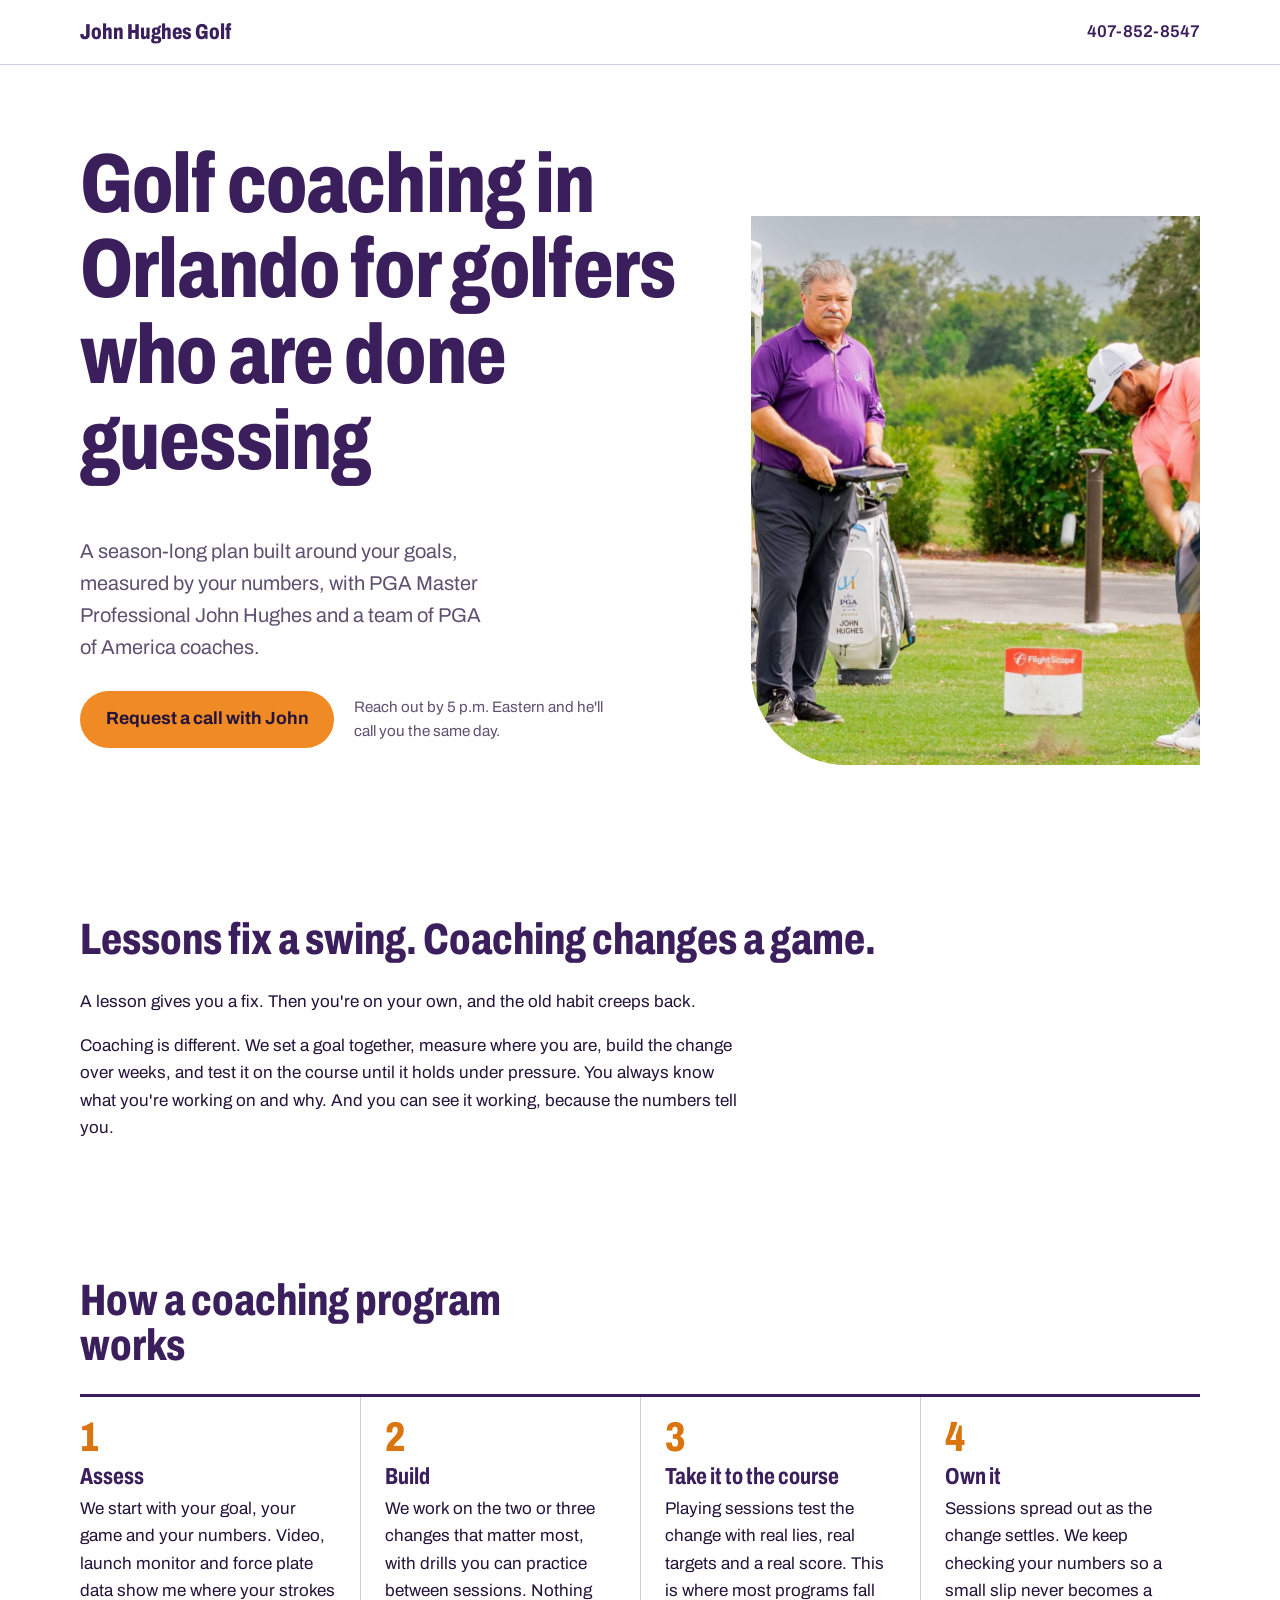
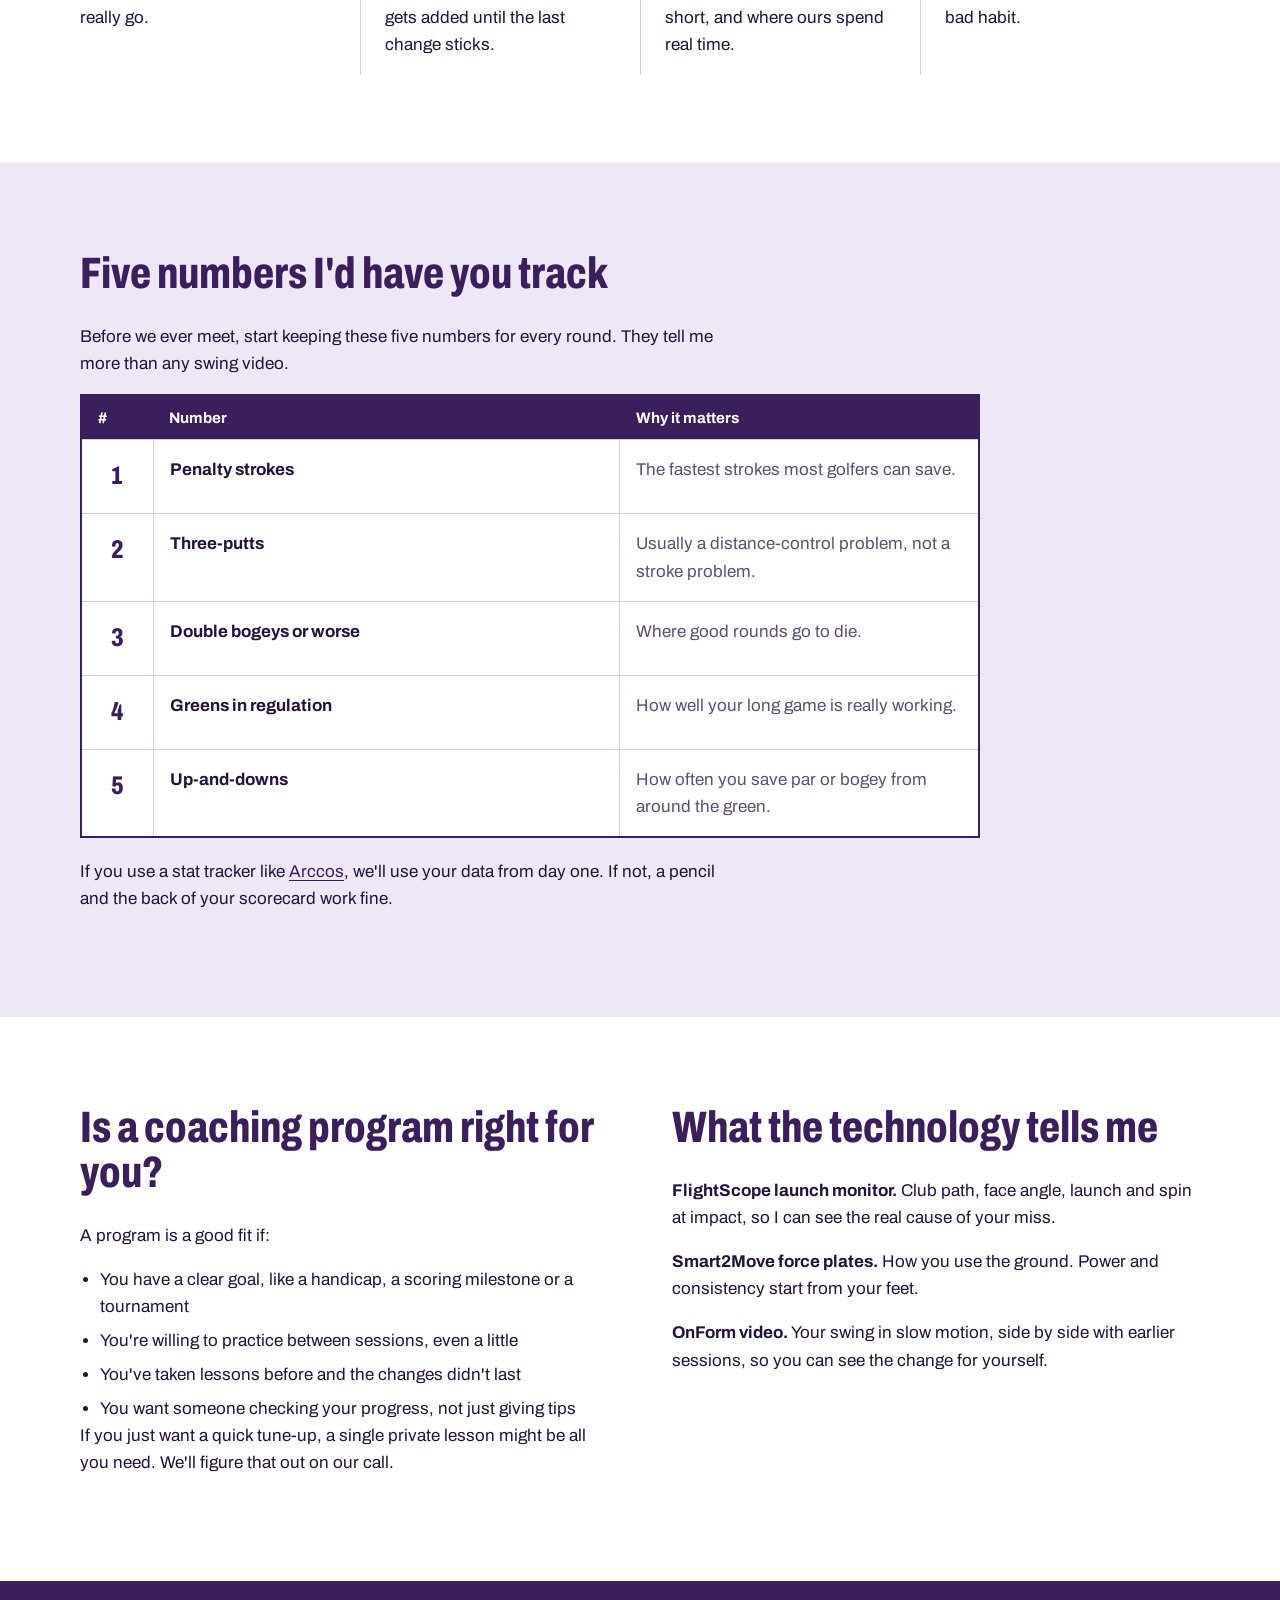
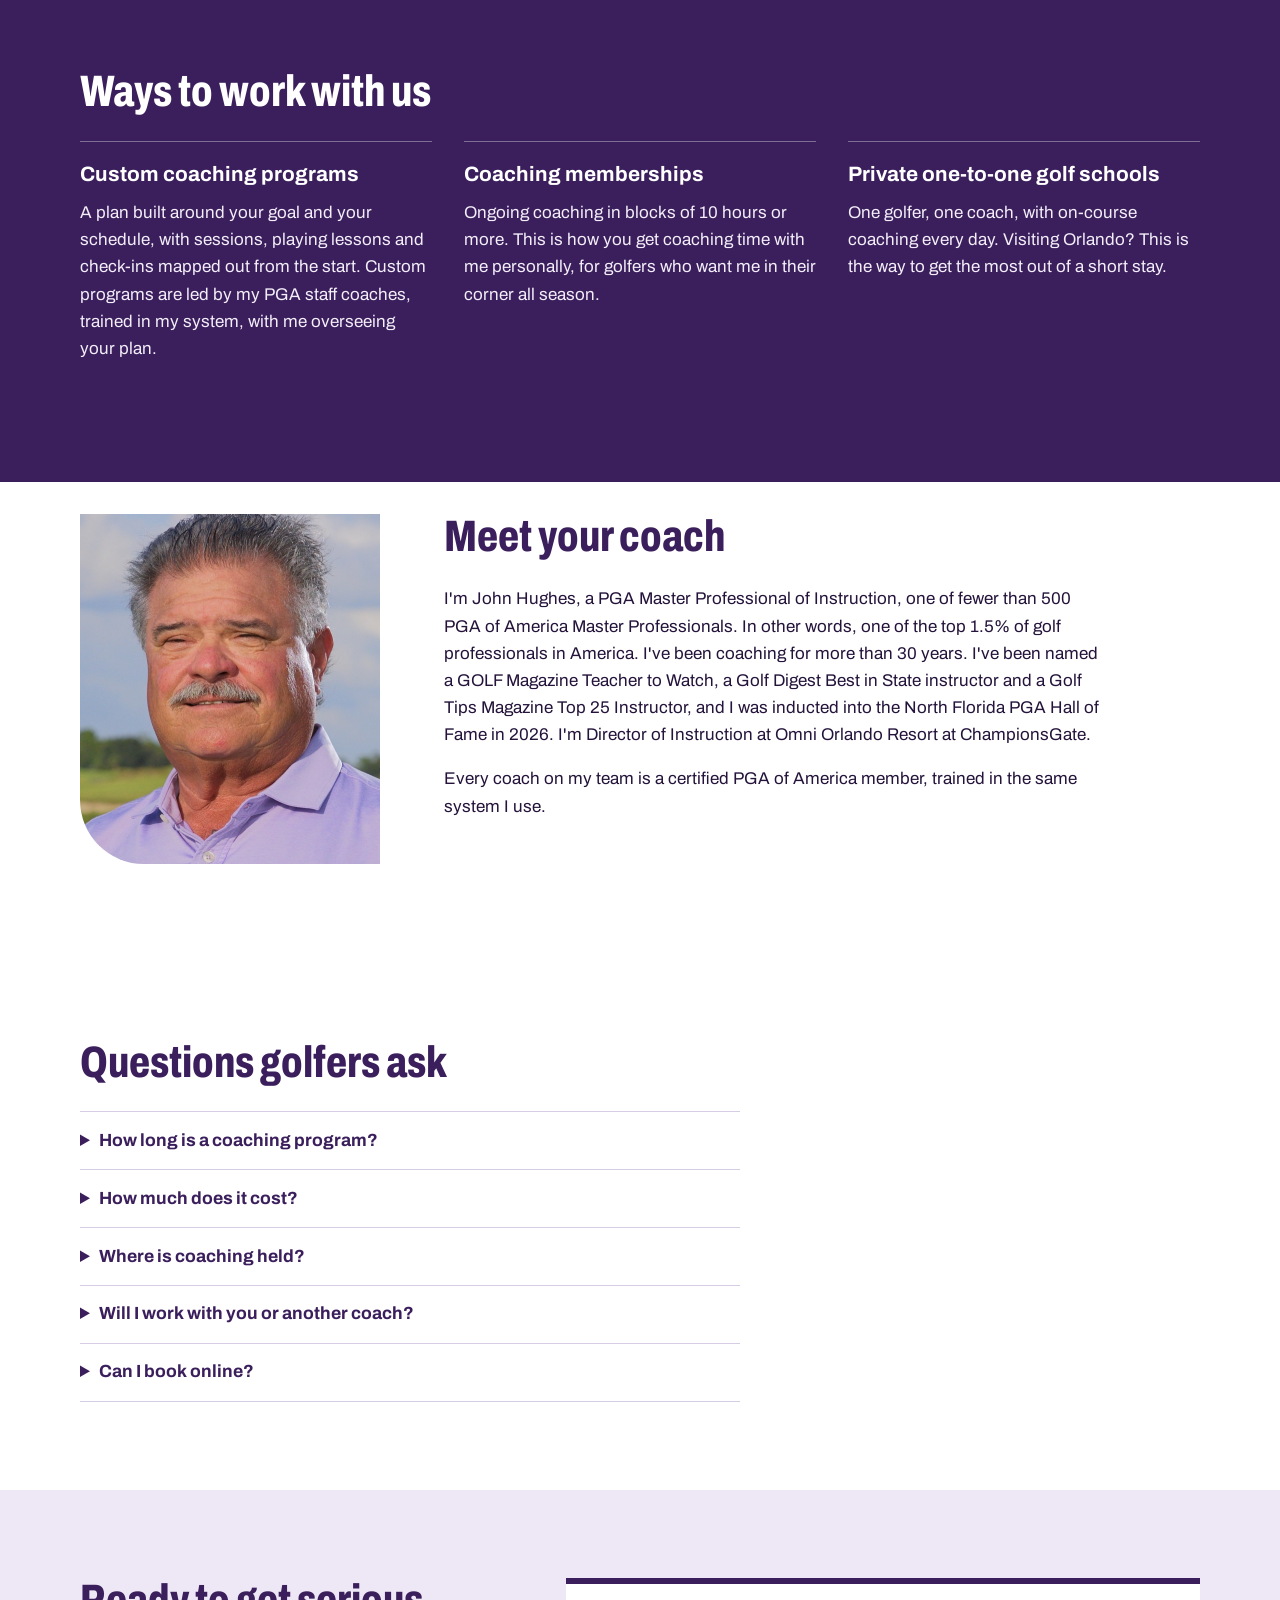
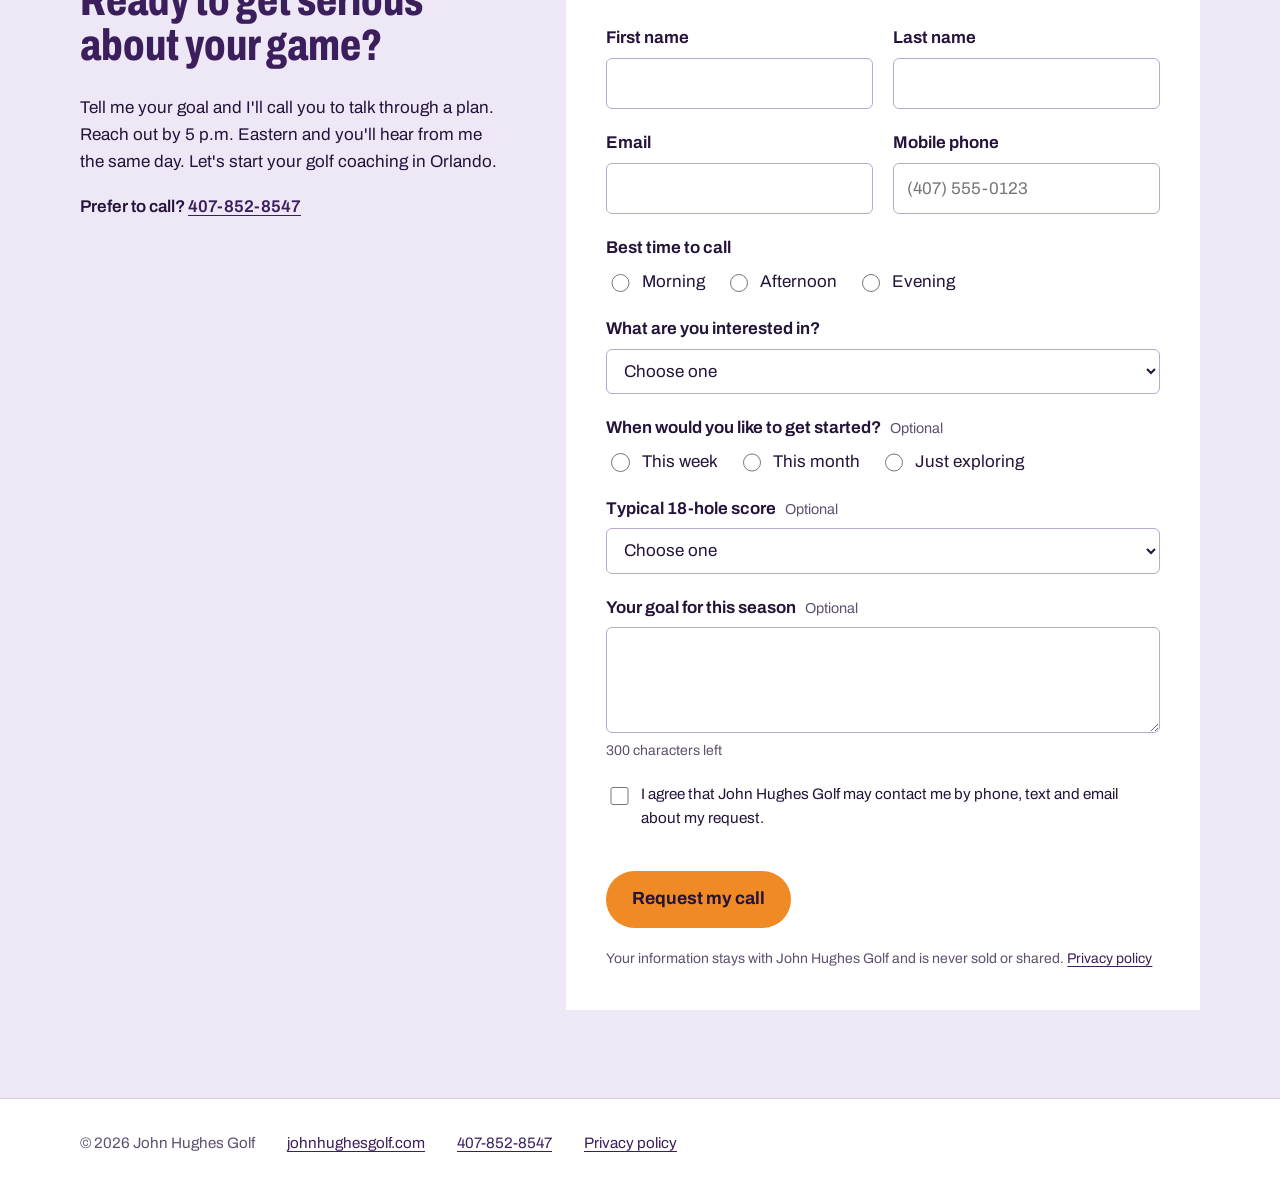
==== index.html @ 6e652a60 "Add orlandogolfcoaching.com landing site Static page, privacy and thank-you pages, Cloudflare Pages " ====
<!doctype html>
<html lang="en">
<head>
<meta charset="utf-8">
<meta name="viewport" content="width=device-width, initial-scale=1, viewport-fit=cover">
<title>Golf Coaching in Orlando: Season-Long Programs with John Hughes</title>
<meta name="description" content="A golf coaching program built around your goals, measured by your numbers. Work with PGA Master Professional John Hughes and his PGA coaches in Orlando.">
<link rel="canonical" href="https://orlandogolfcoaching.com/">
<meta property="og:type" content="website">
<meta property="og:url" content="https://orlandogolfcoaching.com/">
<meta property="og:title" content="Golf Coaching in Orlando with John Hughes Golf">
<meta property="og:description" content="Season-long golf coaching built around your goals and measured by your numbers. Request a call with John.">
<meta property="og:image" content="https://orlandogolfcoaching.com/images/hero.jpg">
<meta name="theme-color" content="#3B1F5C">
<link rel="icon" href="/favicon.svg" type="image/svg+xml">
<link rel="preconnect" href="https://fonts.googleapis.com">
<link rel="preconnect" href="https://fonts.gstatic.com" crossorigin>
<link rel="stylesheet" href="https://fonts.googleapis.com/css2?family=Archivo:wdth,wght@62..125,400..800&display=swap">
<link rel="stylesheet" href="/styles.css">
<script src="https://challenges.cloudflare.com/turnstile/v0/api.js" async defer></script>
<script src="/app.js" defer></script>
<script type="application/ld+json">
{
  "@context": "https://schema.org",
  "@graph": [
    {
      "@type": "LocalBusiness",
      "@id": "https://orlandogolfcoaching.com/#business",
      "name": "John Hughes Golf",
      "url": "https://orlandogolfcoaching.com/",
      "telephone": "+1-407-852-8547",
      "email": "john@johnhughesgolf.com",
      "image": "https://orlandogolfcoaching.com/images/hero.jpg",
      "address": { "@type": "PostalAddress", "streetAddress": "8575 White Shark Blvd.", "addressLocality": "ChampionsGate", "addressRegion": "FL", "postalCode": "33896", "addressCountry": "US" },
      "areaServed": { "@type": "City", "name": "Orlando" },
      "sameAs": ["https://www.johnhughesgolf.com/"],
      "founder": { "@type": "Person", "name": "John Hughes", "jobTitle": "PGA Master Professional of Instruction" }
    },
    {
      "@type": "FAQPage",
      "mainEntity": [
        { "@type": "Question", "name": "How long is a coaching program?", "acceptedAnswer": { "@type": "Answer", "text": "It depends on your goal. Most golfers think in terms of a season. The length and schedule are set on a call with John." } },
        { "@type": "Question", "name": "Will I work with John or another coach?", "acceptedAnswer": { "@type": "Answer", "text": "John talks with every new client first. Custom coaching programs are led by his PGA staff coaches. Coaching memberships of 10 hours or more are the way to schedule time with John." } },
        { "@type": "Question", "name": "Where is coaching held?", "acceptedAnswer": { "@type": "Answer", "text": "At Omni Orlando Resort at ChampionsGate." } }
      ]
    }
  ]
}
</script>
</head>
<body>
<a class="skip" href="#main">Skip to content</a>

<header class="masthead">
  <div class="wrap masthead-inner">
    <a class="brand" href="/">John Hughes Golf</a>
    <a class="masthead-phone" href="tel:+14078528547">407-852-8547</a>
  </div>
</header>

<main id="main">

  <section class="hero">
    <div class="wrap hero-grid">
      <div class="hero-text">
        <h1>Golf coaching in Orlando for golfers who are done guessing</h1>
        <p class="lede">A season-long plan built around your goals, measured by your numbers, with PGA Master Professional John Hughes and a team of PGA of America coaches.</p>
        <p class="hero-actions">
          <a class="button" href="#request">Request a call with John</a>
          <span class="hero-note">Reach out by 5 p.m. Eastern and he'll call you the same day.</span>
        </p>
      </div>
      <figure class="hero-photo">
        <img src="/images/hero.jpg" alt="John Hughes reviewing launch monitor numbers with a client" width="900" height="1100" fetchpriority="high">
      </figure>
    </div>
  </section>

  <section class="band">
    <div class="wrap prose">
      <h2>Lessons fix a swing. Coaching changes a game.</h2>
      <p>A lesson gives you a fix. Then you're on your own, and the old habit creeps back.</p>
      <p>Coaching is different. We set a goal together, measure where you are, build the change over weeks, and test it on the course until it holds under pressure. You always know what you're working on and why. And you can see it working, because the numbers tell you.</p>
    </div>
  </section>

  <section class="band band-tight">
    <div class="wrap">
      <h2 class="section-title">How a coaching program works</h2>
      <ol class="phases">
        <li><span class="phase-num">1</span><h3>Assess</h3><p>We start with your goal, your game and your numbers. Video, launch monitor and force plate data show me where your strokes really go.</p></li>
        <li><span class="phase-num">2</span><h3>Build</h3><p>We work on the two or three changes that matter most, with drills you can practice between sessions. Nothing gets added until the last change sticks.</p></li>
        <li><span class="phase-num">3</span><h3>Take it to the course</h3><p>Playing sessions test the change with real lies, real targets and a real score. This is where most programs fall short, and where ours spend real time.</p></li>
        <li><span class="phase-num">4</span><h3>Own it</h3><p>Sessions spread out as the change settles. We keep checking your numbers so a small slip never becomes a bad habit.</p></li>
      </ol>
    </div>
  </section>

  <section class="band band-lavender">
    <div class="wrap">
      <div class="prose">
        <h2>Five numbers I'd have you track</h2>
        <p>Before we ever meet, start keeping these five numbers for every round. They tell me more than any swing video.</p>
      </div>
      <table class="scorecard">
        <caption class="visually-hidden">Five numbers to track every round</caption>
        <thead><tr><th scope="col">#</th><th scope="col">Number</th><th scope="col">Why it matters</th></tr></thead>
        <tbody>
          <tr><td>1</td><th scope="row"><strong>Penalty strokes</strong></th><td class="why">The fastest strokes most golfers can save.</td></tr>
          <tr><td>2</td><th scope="row"><strong>Three-putts</strong></th><td class="why">Usually a distance-control problem, not a stroke problem.</td></tr>
          <tr><td>3</td><th scope="row"><strong>Double bogeys or worse</strong></th><td class="why">Where good rounds go to die.</td></tr>
          <tr><td>4</td><th scope="row"><strong>Greens in regulation</strong></th><td class="why">How well your long game is really working.</td></tr>
          <tr><td>5</td><th scope="row"><strong>Up-and-downs</strong></th><td class="why">How often you save par or bogey from around the green.</td></tr>
        </tbody>
      </table>
      <p class="prose tracker-note">If you use a stat tracker like <a href="https://www.johnhughesgolf.com/product/arccos-caddie-bundle/">Arccos</a>, we'll use your data from day one. If not, a pencil and the back of your scorecard work fine.</p>
    </div>
  </section>

  <section class="band">
    <div class="wrap two-col">
      <div class="prose">
        <h2>Is a coaching program right for you?</h2>
        <p>A program is a good fit if:</p>
        <ul>
          <li>You have a clear goal, like a handicap, a scoring milestone or a tournament</li>
          <li>You're willing to practice between sessions, even a little</li>
          <li>You've taken lessons before and the changes didn't last</li>
          <li>You want someone checking your progress, not just giving tips</li>
        </ul>
        <p>If you just want a quick tune-up, a single private lesson might be all you need. We'll figure that out on our call.</p>
      </div>
      <div class="prose">
        <h2>What the technology tells me</h2>
        <p><strong>FlightScope launch monitor.</strong> Club path, face angle, launch and spin at impact, so I can see the real cause of your miss.</p>
        <p><strong>Smart2Move force plates.</strong> How you use the ground. Power and consistency start from your feet.</p>
        <p><strong>OnForm video.</strong> Your swing in slow motion, side by side with earlier sessions, so you can see the change for yourself.</p>
      </div>
    </div>
  </section>

  <section class="band band-dark">
    <div class="wrap">
      <div class="prose">
        <h2>Ways to work with us</h2>
      </div>
      <dl class="tech programs">
        <div>
          <dt>Custom coaching programs</dt>
          <dd>A plan built around your goal and your schedule, with sessions, playing lessons and check-ins mapped out from the start. Custom programs are led by my PGA staff coaches, trained in my system, with me overseeing your plan.</dd>
        </div>
        <div>
          <dt>Coaching memberships</dt>
          <dd>Ongoing coaching in blocks of 10 hours or more. This is how you get coaching time with me personally, for golfers who want me in their corner all season.</dd>
        </div>
        <div>
          <dt>Private one-to-one golf schools</dt>
          <dd>One golfer, one coach, with on-course coaching every day. Visiting Orlando? This is the way to get the most out of a short stay.</dd>
        </div>
      </dl>
    </div>
  </section>

  <section class="band band-tight">
    <div class="wrap coach">
      <img class="coach-photo" src="/images/john-headshot.jpg" alt="John Hughes, PGA Master Professional of Instruction" width="480" height="560" loading="lazy">
      <div class="prose">
        <h2>Meet your coach</h2>
        <p>I'm John Hughes, a PGA Master Professional of Instruction, one of fewer than 500 PGA of America Master Professionals. In other words, one of the top 1.5% of golf professionals in America. I've been coaching for more than 30 years. I've been named a GOLF Magazine Teacher to Watch, a Golf Digest Best in State instructor and a Golf Tips Magazine Top 25 Instructor, and I was inducted into the North Florida PGA Hall of Fame in 2026. I'm Director of Instruction at Omni Orlando Resort at ChampionsGate.</p>
        <p>Every coach on my team is a certified PGA of America member, trained in the same system I use.</p>
      </div>
    </div>
  </section>

  <section class="band">
    <div class="wrap prose">
      <h2>Questions golfers ask</h2>
      <div class="faq">
        <details><summary>How long is a coaching program?</summary><p>It depends on your goal. Most golfers think in terms of a season. We'll set the length and schedule on our call.</p></details>
        <details><summary>How much does it cost?</summary><p>That depends on the program and how often we meet. I'll walk you through the options on our call, so you only pay for what fits your goal.</p></details>
        <details><summary>Where is coaching held?</summary><p>At Omni Orlando Resort at ChampionsGate.</p></details>
        <details><summary>Will I work with you or another coach?</summary><p>I'll talk with you personally first. Custom coaching programs are led by my PGA staff coaches. Coaching memberships of 10 hours or more are the way to schedule time with me.</p></details>
        <details><summary>Can I book online?</summary><p>Not directly. Every new client starts with a call with me, so we're sure it's the right fit before you invest a dollar.</p></details>
      </div>
    </div>
  </section>

  <section class="band band-lavender" id="request">
    <div class="wrap request">
      <div class="prose request-intro">
        <h2>Ready to get serious about your game?</h2>
        <p>Tell me your goal and I'll call you to talk through a plan. Reach out by 5 p.m. Eastern and you'll hear from me the same day. Let's start your golf coaching in Orlando.</p>
        <p class="request-phone">Prefer to call? <a href="tel:+14078528547">407-852-8547</a></p>
      </div>

      <div class="request-panel">
        <form id="call-form" class="call-form" action="/api/request-call" method="post" novalidate>
          <div class="field-row">
            <div class="field">
              <label for="first_name">First name</label>
              <input id="first_name" name="first_name" type="text" autocomplete="given-name" required maxlength="60">
            </div>
            <div class="field">
              <label for="last_name">Last name</label>
              <input id="last_name" name="last_name" type="text" autocomplete="family-name" required maxlength="60">
            </div>
          </div>
          <div class="field-row">
            <div class="field">
              <label for="email">Email</label>
              <input id="email" name="email" type="email" autocomplete="email" required maxlength="120">
            </div>
            <div class="field">
              <label for="phone">Mobile phone</label>
              <input id="phone" name="phone" type="tel" autocomplete="tel" required maxlength="20" pattern="[0-9()+.\- ]{10,20}" placeholder="(407) 555-0123">
            </div>
          </div>

          <fieldset class="field choices">
            <legend>Best time to call</legend>
            <label><input type="radio" name="best_time" value="Morning" required> Morning</label>
            <label><input type="radio" name="best_time" value="Afternoon"> Afternoon</label>
            <label><input type="radio" name="best_time" value="Evening"> Evening</label>
          </fieldset>

          <div class="field">
            <label for="interest">What are you interested in?</label>
            <select id="interest" name="interest" required>
              <option value="">Choose one</option>
              <option>Custom coaching program</option>
              <option value="Coaching membership">Coaching membership (10+ hours with John)</option>
              <option>Private one-to-one golf school</option>
              <option>Not sure yet</option>
            </select>
          </div>

          <fieldset class="field choices">
            <legend>When would you like to get started? <span class="optional">Optional</span></legend>
            <label><input type="radio" name="start_timing" value="This week"> This week</label>
            <label><input type="radio" name="start_timing" value="This month"> This month</label>
            <label><input type="radio" name="start_timing" value="Just exploring"> Just exploring</label>
          </fieldset>

          <div class="field">
            <label for="score">Typical 18-hole score <span class="optional">Optional</span></label>
            <select id="score" name="score">
              <option value="">Choose one</option>
              <option>Under 80</option>
              <option>80 to 89</option>
              <option>90 to 99</option>
              <option>100 or more</option>
              <option>New to golf</option>
            </select>
          </div>

          <div class="field">
            <label for="goal">Your goal for this season <span class="optional">Optional</span></label>
            <textarea id="goal" name="goal" rows="3" maxlength="300" aria-describedby="goal-count"></textarea>
            <p class="hint" id="goal-count">300 characters left</p>
          </div>

          <div class="field consent">
            <label><input type="checkbox" name="consent" value="yes" required> I agree that John Hughes Golf may contact me by phone, text and email about my request.</label>
          </div>

          <div class="hp" aria-hidden="true">
            <label for="company">Company</label>
            <input id="company" name="company" type="text" tabindex="-1" autocomplete="off">
          </div>

          <input type="hidden" name="source_domain">
          <input type="hidden" name="landing_url">
          <input type="hidden" name="referrer">
          <input type="hidden" name="utm_source">
          <input type="hidden" name="utm_medium">
          <input type="hidden" name="utm_campaign">
          <input type="hidden" name="utm_term">
          <input type="hidden" name="utm_content">

          <div class="cf-turnstile" data-sitekey="REPLACE_WITH_TURNSTILE_SITE_KEY" data-appearance="interaction-only"></div>

          <button class="button button-submit" type="submit">Request my call</button>
          <p class="form-status" role="alert" aria-live="assertive"></p>
          <p class="hint">Your information stays with John Hughes Golf and is never sold or shared. <a href="/privacy.html">Privacy policy</a></p>
        </form>

        <div class="thanks" id="thanks" hidden tabindex="-1">
          <h3 id="thanks-title">Thanks. Your request is in.</h3>
          <p>I'll call you personally at the number you gave me. If you reached out before 5 p.m. Eastern, you'll hear from me today. Otherwise, expect my call tomorrow.</p>
          <p>While you wait, jot down your goal, your typical miss and how often you play. We'll put them to work on our call.</p>
        </div>
      </div>
    </div>
  </section>

</main>

<footer class="footer">
  <div class="wrap footer-inner">
    <p>&copy; 2026 John Hughes Golf</p>
    <p><a href="https://www.johnhughesgolf.com/">johnhughesgolf.com</a></p>
    <p><a href="tel:+14078528547">407-852-8547</a></p>
    <p><a href="/privacy.html">Privacy policy</a></p>
  </div>
</footer>
</body>
</html>
---- styles.css ----
/* John Hughes Golf landing page. Palette from John's brand colors: deep purple, orange, light lavender. */
:root {
  --purple: #3B1F5C;
  --ink: #24133A;
  --muted: #5E5070;
  --orange: #F08A24;
  --orange-deep: #D9740F;
  --lavender: #EEE8F6;
  --rule: #D6CCE4;
  --paper: #FFFFFF;
  --error: #A3261B;
  --measure: 66ch;
  --font: "Archivo", "Helvetica Neue", Arial, sans-serif;
}

*, *::before, *::after { box-sizing: border-box; }
html { scroll-behavior: smooth; scroll-padding-top: env(safe-area-inset-top, 0px); -webkit-text-size-adjust: 100%; }
@media (prefers-reduced-motion: reduce) { html { scroll-behavior: auto; } }
body {
  margin: 0;
  background: var(--paper);
  color: var(--ink);
  font-family: var(--font);
  font-size: 1.0625rem;
  line-height: 1.6;
  padding-bottom: env(safe-area-inset-bottom, 0px);
}
img { max-width: 100%; height: auto; display: block; }
a { color: var(--purple); text-underline-offset: 0.18em; }
a:hover { color: var(--orange-deep); }
:focus-visible { outline: 3px solid var(--orange); outline-offset: 3px; border-radius: 2px; }

.skip { position: absolute; left: -9999px; top: 0; }
.skip:focus { left: 1rem; top: 1rem; z-index: 10; background: var(--paper); padding: .5rem .75rem; }
.visually-hidden { position: absolute; width: 1px; height: 1px; overflow: hidden; clip: rect(0 0 0 0); white-space: nowrap; }

.wrap { width: min(1120px, 100% - 2.5rem); margin-inline: auto; }
.prose { max-width: var(--measure); }

h1, h2, h3 { font-stretch: 75%; line-height: 1.02; color: var(--purple); margin: 0 0 .6em; }
h1 { font-size: clamp(2.75rem, 7vw, 5.25rem); font-weight: 800; letter-spacing: -0.01em; }
h2 { font-size: clamp(1.9rem, 3.6vw, 2.75rem); font-weight: 780; }
h3 { font-size: 1.45rem; font-weight: 720; }
p { margin: 0 0 1em; }

/* Masthead */
.masthead { padding-top: env(safe-area-inset-top, 0px); border-bottom: 1px solid var(--rule); }
.masthead-inner { display: flex; justify-content: space-between; align-items: center; min-height: 64px; }
.brand { font-weight: 800; font-stretch: 75%; font-size: 1.35rem; color: var(--purple); text-decoration: none; }
.masthead-phone { font-weight: 600; text-decoration: none; }

/* Buttons */
.button {
  display: inline-block;
  background: var(--orange);
  color: var(--ink);
  font: inherit;
  font-weight: 700;
  font-size: 1.1rem;
  padding: .9rem 1.6rem;
  border: 0;
  border-radius: 999px;
  text-decoration: none;
  cursor: pointer;
}
.button:hover { background: var(--orange-deep); color: var(--ink); }
.button[disabled] { opacity: .6; cursor: progress; }

/* Hero */
.hero { padding: clamp(2.5rem, 6vw, 5rem) 0 clamp(2.5rem, 5vw, 4rem); }
.hero-grid { display: grid; grid-template-columns: 1.15fr .85fr; gap: clamp(2rem, 5vw, 4.5rem); align-items: end; }
.lede { font-size: 1.25rem; color: var(--muted); max-width: 38ch; }
.hero-actions { display: flex; flex-wrap: wrap; align-items: center; gap: 1rem 1.25rem; margin-top: 1.75rem; }
.hero-note { color: var(--muted); font-size: .95rem; max-width: 28ch; }
.hero-photo { margin: 0; background: var(--lavender); border-radius: 0 0 0 96px; overflow: hidden; aspect-ratio: 9 / 11; }
.hero-photo img { width: 100%; height: 100%; object-fit: cover; }

/* Bands */
.band { padding: clamp(3rem, 7vw, 5.5rem) 0; }
.band-tight { padding-top: clamp(1rem, 3vw, 2rem); }
.band-dark { background: var(--purple); color: #F3EEF9; }
.band-dark h2 { color: #FFFFFF; }
.band-dark a { color: #FFFFFF; }
.band-lavender { background: var(--lavender); }
.section-title { max-width: 22ch; }

/* Lesson formats: three columns separated by rules, not cards */
.formats { display: grid; grid-template-columns: repeat(3, 1fr); border-top: 3px solid var(--purple); }
.format { padding: 1.5rem 1.75rem 0 0; }
.format + .format { padding-left: 1.75rem; border-left: 1px solid var(--rule); }
.formats-note { margin-top: 2rem; }

/* Technology */
.big-line { font-size: clamp(1.6rem, 3vw, 2.1rem); font-weight: 700; font-stretch: 80%; color: var(--orange); margin-bottom: 2rem; }
.tech { display: grid; grid-template-columns: repeat(3, 1fr); gap: 2rem; margin: 0 0 2rem; }
.tech div { border-top: 1px solid rgba(255,255,255,.35); padding-top: 1rem; }
.tech dt { font-weight: 700; font-size: 1.15rem; margin-bottom: .5rem; color: #FFFFFF; }
.tech dd { margin: 0; }

/* Two columns */
.two-col { display: grid; grid-template-columns: 1fr 1fr; gap: clamp(2rem, 5vw, 4rem); }
.two-col ul { padding-left: 1.2em; margin: 0; }
.two-col li + li { margin-top: .4em; }

/* Scorecard */
.scorecard { width: 100%; max-width: 900px; border-collapse: collapse; background: var(--paper); margin-top: 1rem; border: 2px solid var(--purple); }
.scorecard thead th { background: var(--purple); color: #FFFFFF; text-align: left; font-weight: 700; font-size: .95rem; padding: .6rem 1rem; }
.scorecard td, .scorecard tbody th { border-top: 1px solid var(--rule); padding: 1rem; vertical-align: top; text-align: left; font-weight: 400; }
.scorecard td:first-child { width: 4.5rem; text-align: center; font-weight: 800; font-stretch: 75%; font-size: 1.6rem; color: var(--purple); border-right: 1px solid var(--rule); }
.scorecard tbody th { width: 52%; border-right: 1px solid var(--rule); }
.scorecard .blank { background-image: repeating-linear-gradient(transparent 0 30px, var(--rule) 30px 31px); }

/* Steps */
.steps { padding-left: 1.4em; }
.steps li { padding-left: .3em; margin-bottom: .8em; }
.steps li::marker { font-weight: 800; color: var(--purple); }

/* Coach */
.coach { display: grid; grid-template-columns: 300px 1fr; gap: clamp(2rem, 5vw, 4rem); align-items: start; }
.coach-photo { background: var(--lavender); border-radius: 0 0 0 64px; aspect-ratio: 6 / 7; object-fit: cover; width: 100%; }

/* FAQ */
.faq details { border-top: 1px solid var(--rule); padding: .9rem 0; }
.faq details:last-child { border-bottom: 1px solid var(--rule); }
.faq summary { cursor: pointer; font-weight: 700; font-size: 1.1rem; color: var(--purple); }
.faq details p { margin: .6rem 0 0; }

/* Request section and form */
.request { display: grid; grid-template-columns: .8fr 1.2fr; gap: clamp(2rem, 5vw, 4rem); align-items: start; }
.request-phone { font-weight: 600; }
.request-panel { background: var(--paper); border-top: 6px solid var(--purple); padding: clamp(1.5rem, 4vw, 2.5rem); }
.call-form { display: grid; gap: 1.25rem; }
.field-row { display: grid; grid-template-columns: 1fr 1fr; gap: 1.25rem; }
.field { display: grid; gap: .4rem; margin: 0; }
.field > label, legend { font-weight: 650; color: var(--ink); }
.optional { font-weight: 400; color: var(--muted); font-size: .9rem; margin-left: .35rem; }
input[type="text"], input[type="email"], input[type="tel"], select, textarea {
  font: inherit; color: var(--ink); background: var(--paper);
  border: 1.5px solid #B9AACD; border-radius: 6px; padding: .7rem .8rem; width: 100%;
}
input:focus-visible, select:focus-visible, textarea:focus-visible { outline: 3px solid var(--orange); outline-offset: 1px; border-color: var(--purple); }
textarea { resize: vertical; min-height: 5.5rem; }
.choices { border: 0; padding: 0; display: flex; flex-wrap: wrap; gap: .5rem 1.25rem; }
.choices legend { padding: 0; margin-bottom: .4rem; width: 100%; }
.choices label, .consent label { display: inline-flex; gap: .55rem; align-items: center; cursor: pointer; }
.consent label { align-items: flex-start; font-size: .95rem; }
.consent input { margin-top: .3rem; }
input[type="radio"], input[type="checkbox"] { width: 1.15rem; height: 1.15rem; accent-color: var(--purple); flex: none; }
.hint { font-size: .875rem; color: var(--muted); margin: 0; }
.hp { position: absolute; left: -9999px; width: 1px; height: 1px; overflow: hidden; }
.button-submit { justify-self: start; }
.form-status { margin: 0; color: var(--error); font-weight: 600; }
.form-status:empty { display: none; }
[aria-invalid="true"] { border-color: var(--error) !important; }
.thanks h3 { font-size: 2rem; }
.thanks:focus { outline: none; }

/* Footer */
.footer { border-top: 1px solid var(--rule); padding: 2rem 0 calc(2rem + env(safe-area-inset-bottom, 0px)); font-size: .95rem; color: var(--muted); }
.footer-inner { display: flex; flex-wrap: wrap; gap: .5rem 2rem; }
.footer p { margin: 0; }

/* Small screens */
@media (max-width: 860px) {
  .hero-grid, .two-col, .request, .coach { grid-template-columns: 1fr; }
  .hero-photo { max-width: 460px; }
  .coach-photo { max-width: 280px; }
  .formats, .tech { grid-template-columns: 1fr; }
  .format, .format + .format { padding: 1.25rem 0; border-left: 0; }
  .format + .format { border-top: 1px solid var(--rule); }
}
@media (max-width: 560px) {
  .field-row { grid-template-columns: 1fr; }
  .scorecard td:first-child { width: 3rem; font-size: 1.3rem; }
  .scorecard tbody th, .scorecard td { padding: .75rem; }
  .scorecard .blank { display: none; }
  .scorecard thead th:last-child { display: none; }
  .scorecard tbody th { width: auto; border-right: 0; }
}

/* Prose sections that share the .wrap element stay left-aligned with the rest of the page */
.wrap.prose { max-width: none; }
.wrap.prose > * { max-width: var(--measure); }
.choices > label, .consent > label { font-weight: 400; }

/* Privacy policy */
.policy h2 { font-size: clamp(1.5rem, 2.6vw, 1.9rem); margin-top: 2.2em; }
.policy h3 { font-size: 1.2rem; margin-top: 1.4em; }
.policy ul { padding-left: 1.2em; }
.policy li + li { margin-top: .4em; }

/* orlandogolfcoaching.com additions */
.phases { list-style: none; margin: 1.5rem 0 0; padding: 0; display: grid; grid-template-columns: repeat(4, 1fr); border-top: 3px solid var(--purple); }
.phases li { padding: 1.25rem 1.5rem 0 0; }
.phases li + li { padding-left: 1.5rem; border-left: 1px solid var(--rule); }
.phase-num { display: block; font-weight: 800; font-stretch: 75%; font-size: 2.6rem; line-height: 1; color: var(--orange-deep); margin-bottom: .4rem; }
.phases h3 { margin-bottom: .4rem; }
.scorecard td.why { color: var(--muted); }
.tracker-note { margin-top: 1.25rem; }
.programs dt { font-size: 1.3rem; }
@media (max-width: 860px) {
  .phases { grid-template-columns: 1fr 1fr; }
  .phases li, .phases li + li { padding: 1.25rem 0; border-left: 0; }
  .phases li:nth-child(even) { padding-left: 1.25rem; border-left: 1px solid var(--rule); }
}
@media (max-width: 560px) {
  .phases { grid-template-columns: 1fr; }
  .phases li:nth-child(even) { padding-left: 0; border-left: 0; }
  .phases li + li { border-top: 1px solid var(--rule); }
  .scorecard td.why { display: table-cell; }
  .scorecard thead th:last-child { display: table-cell; }
}
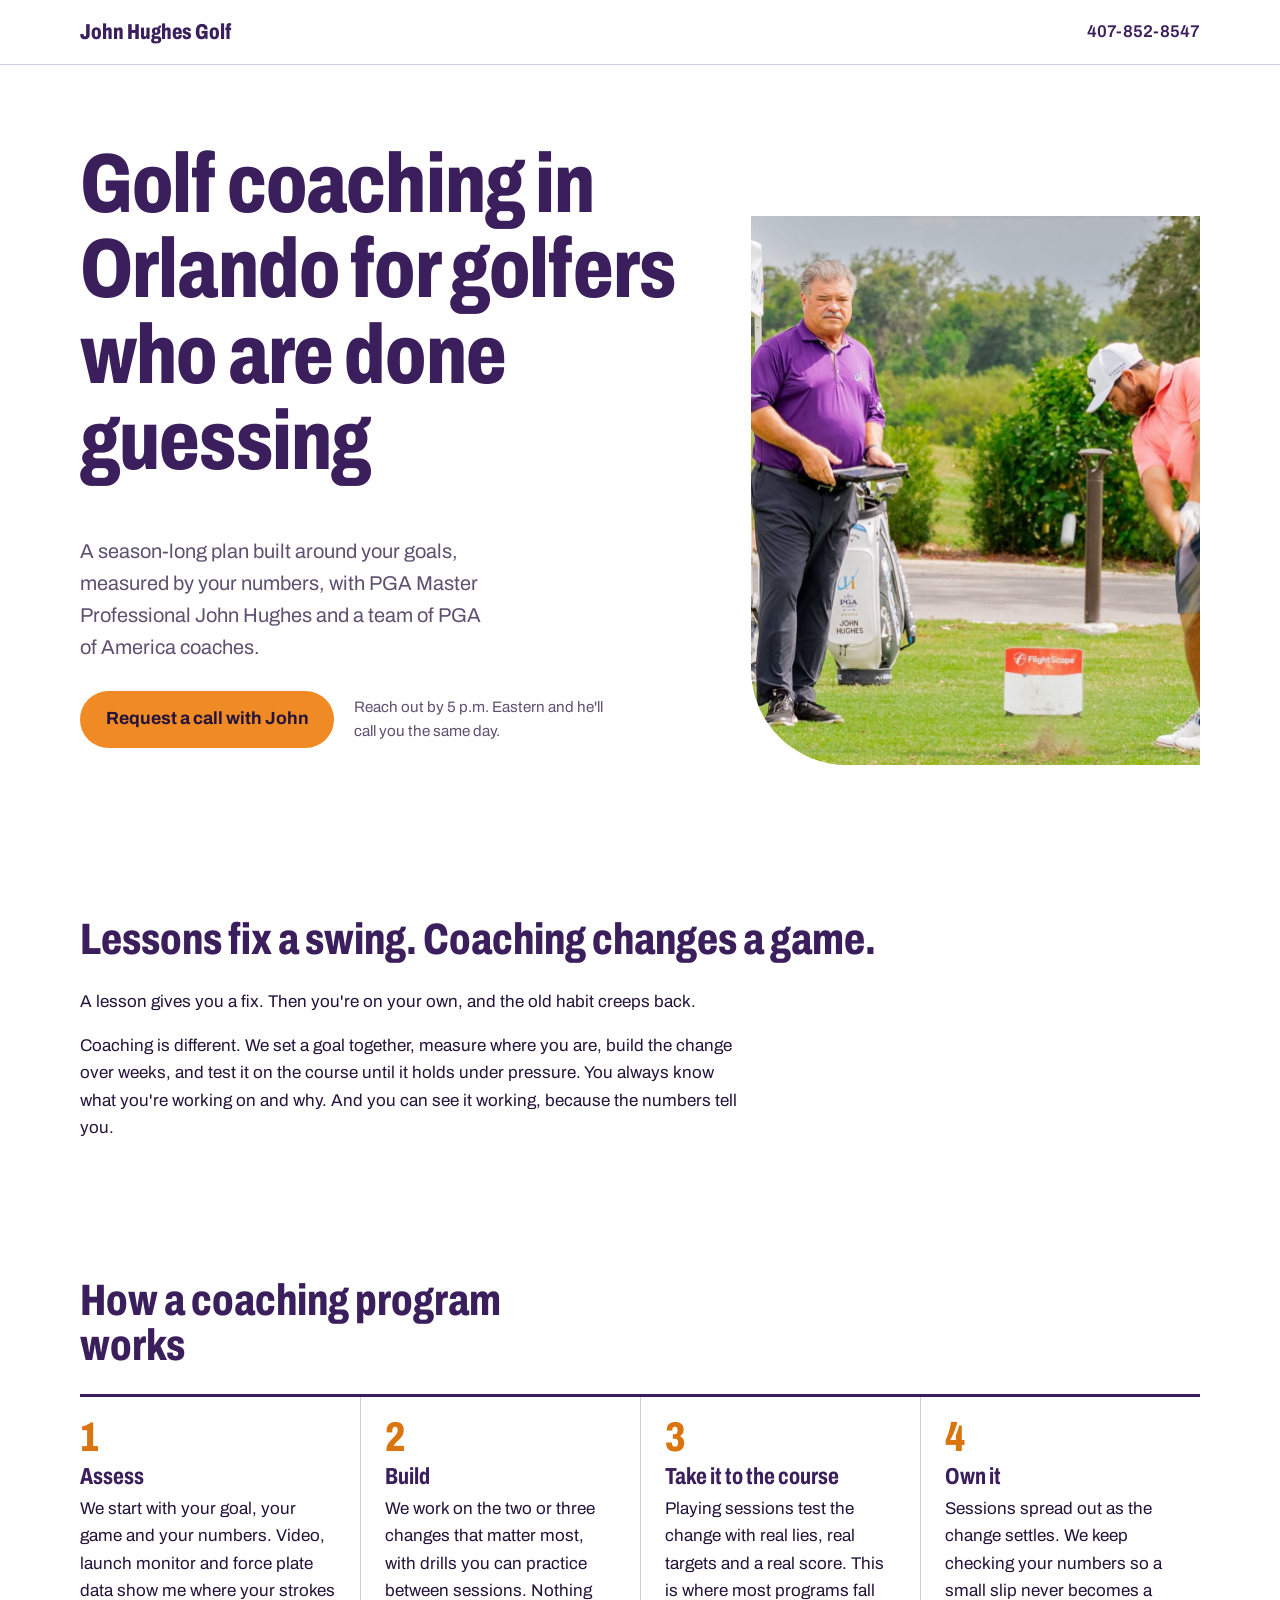
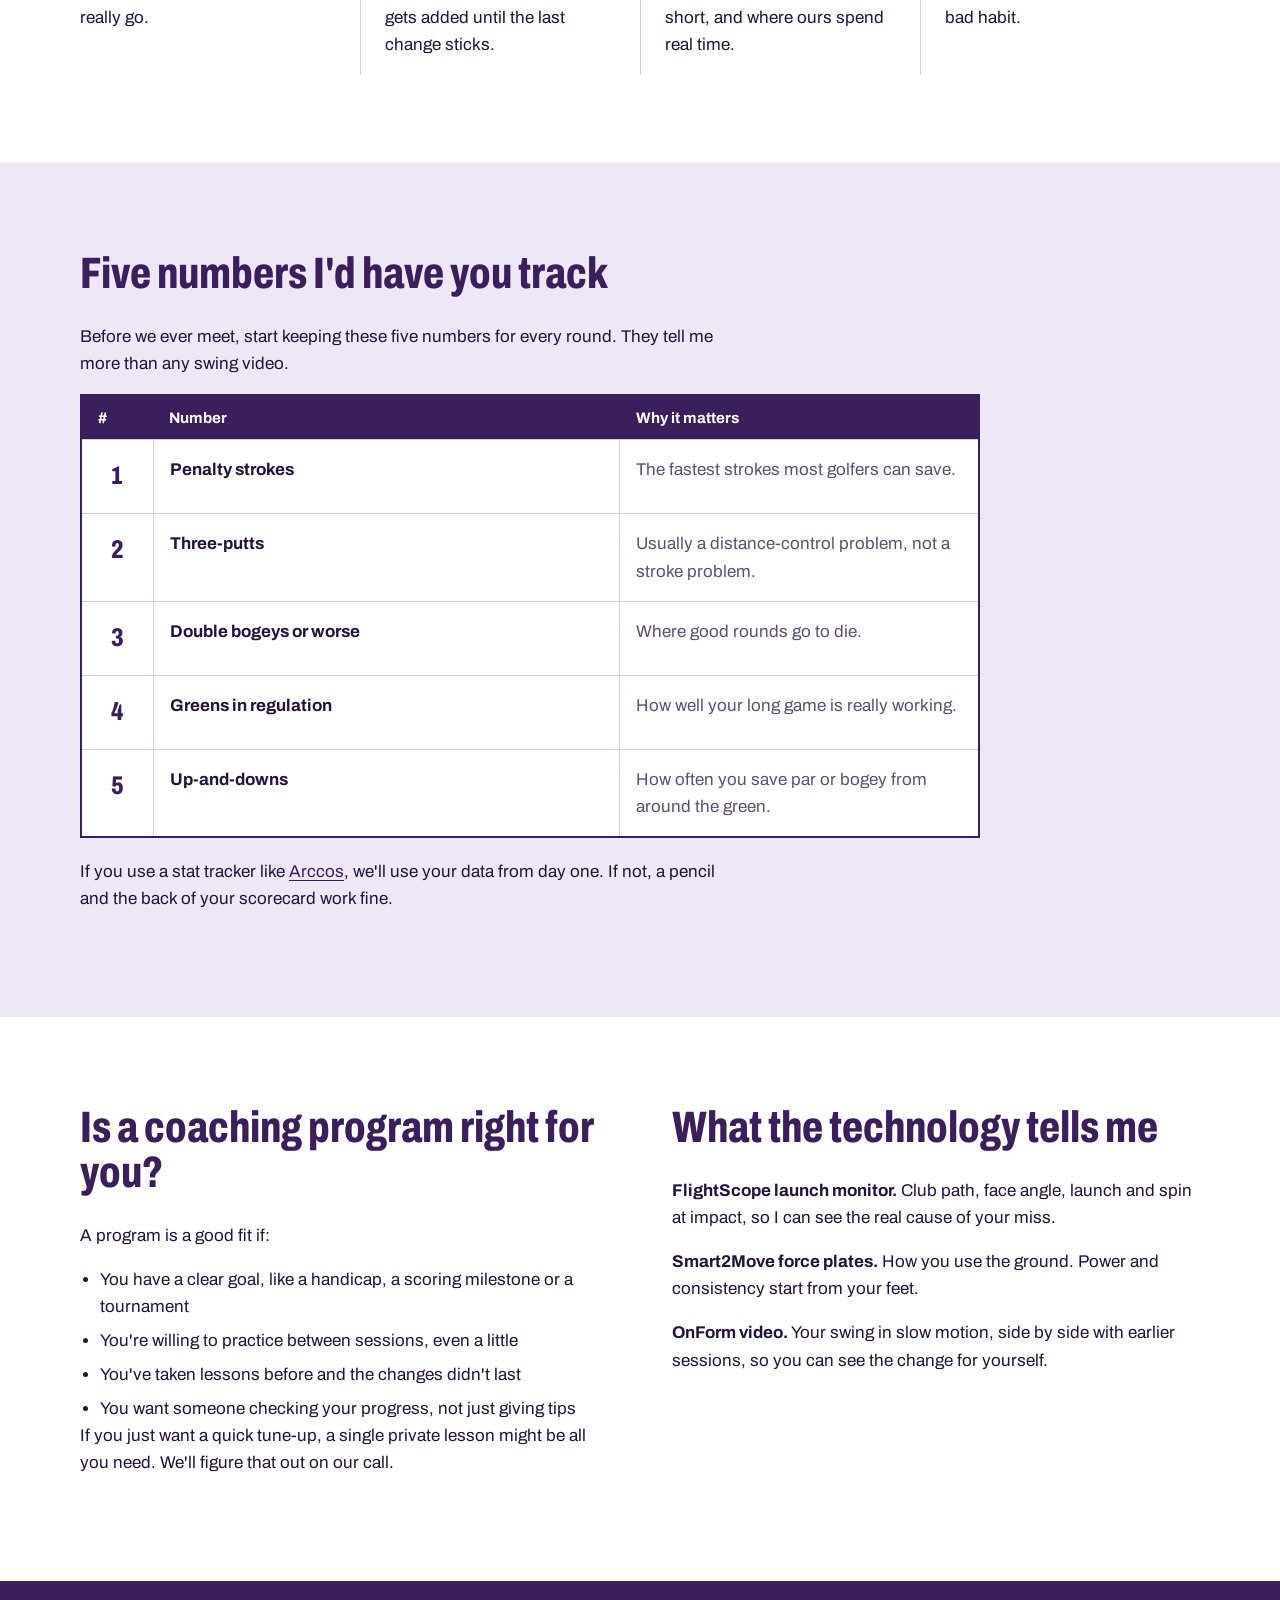
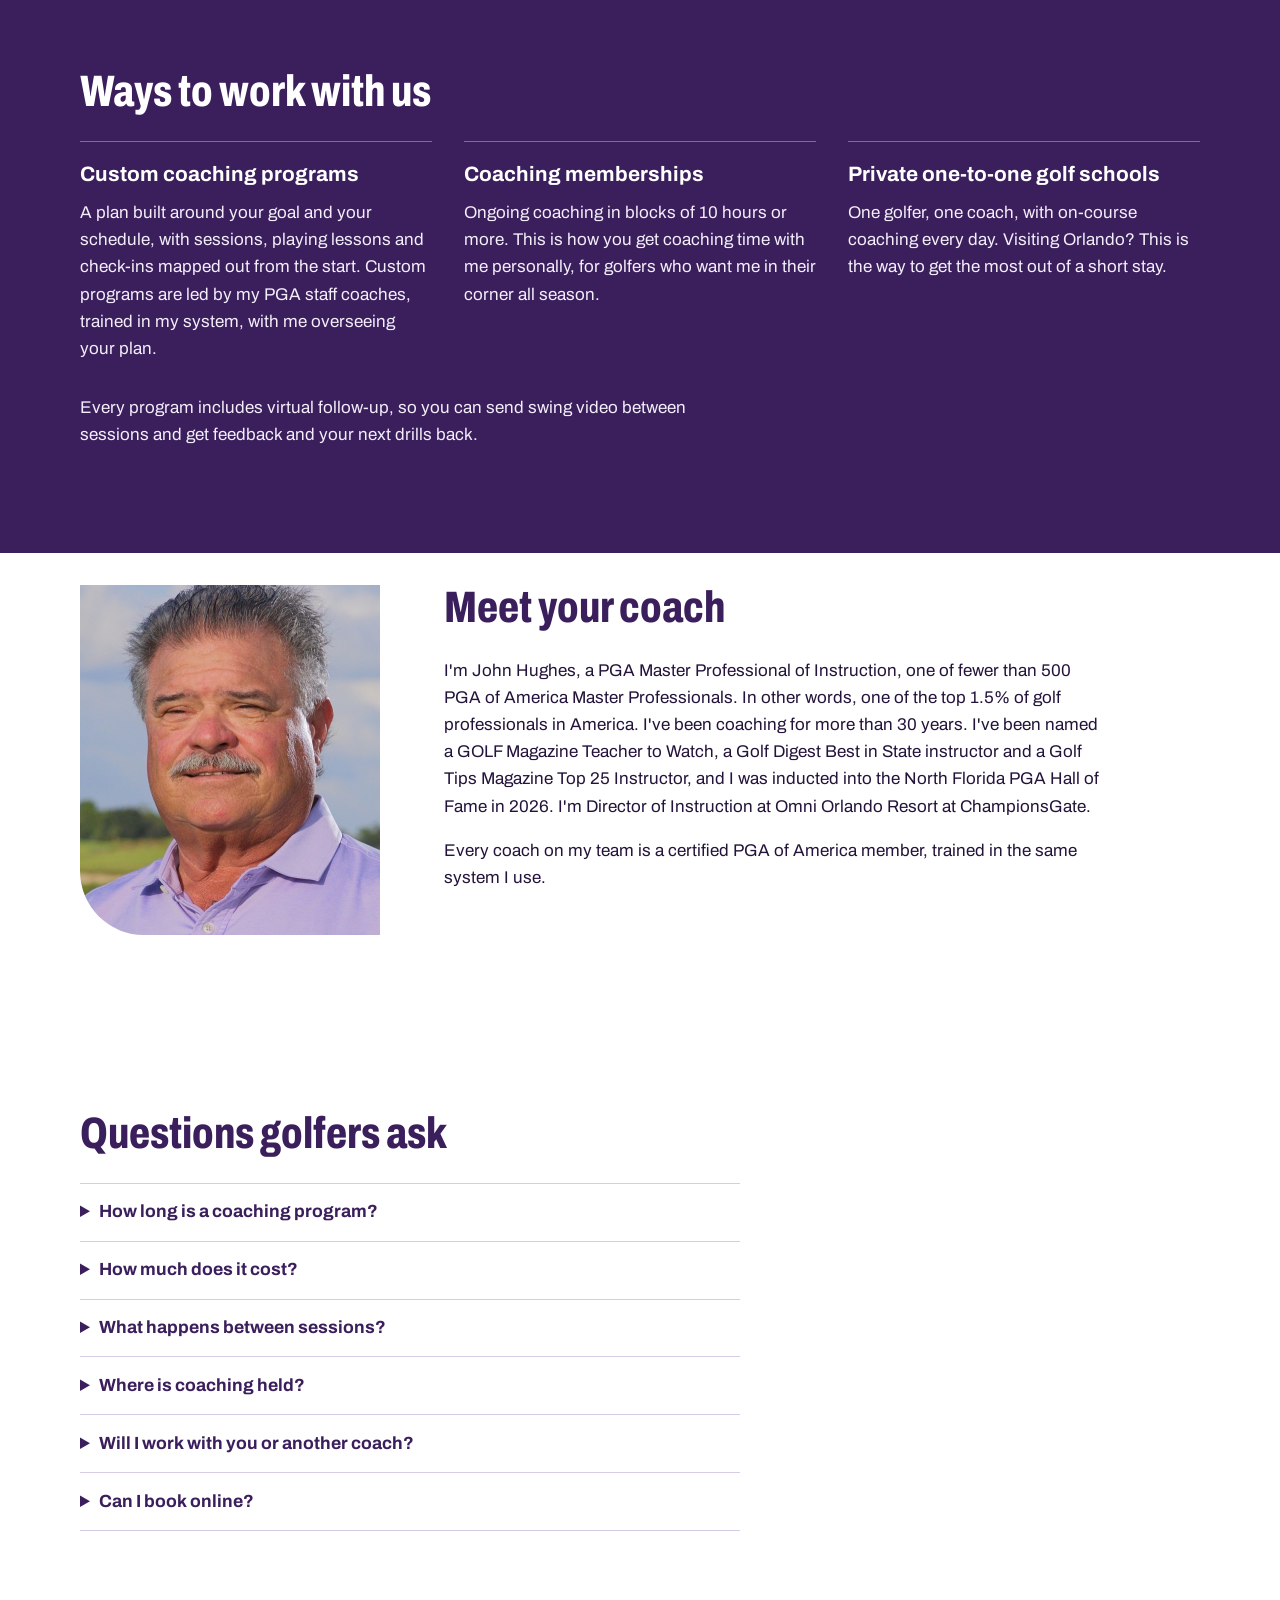
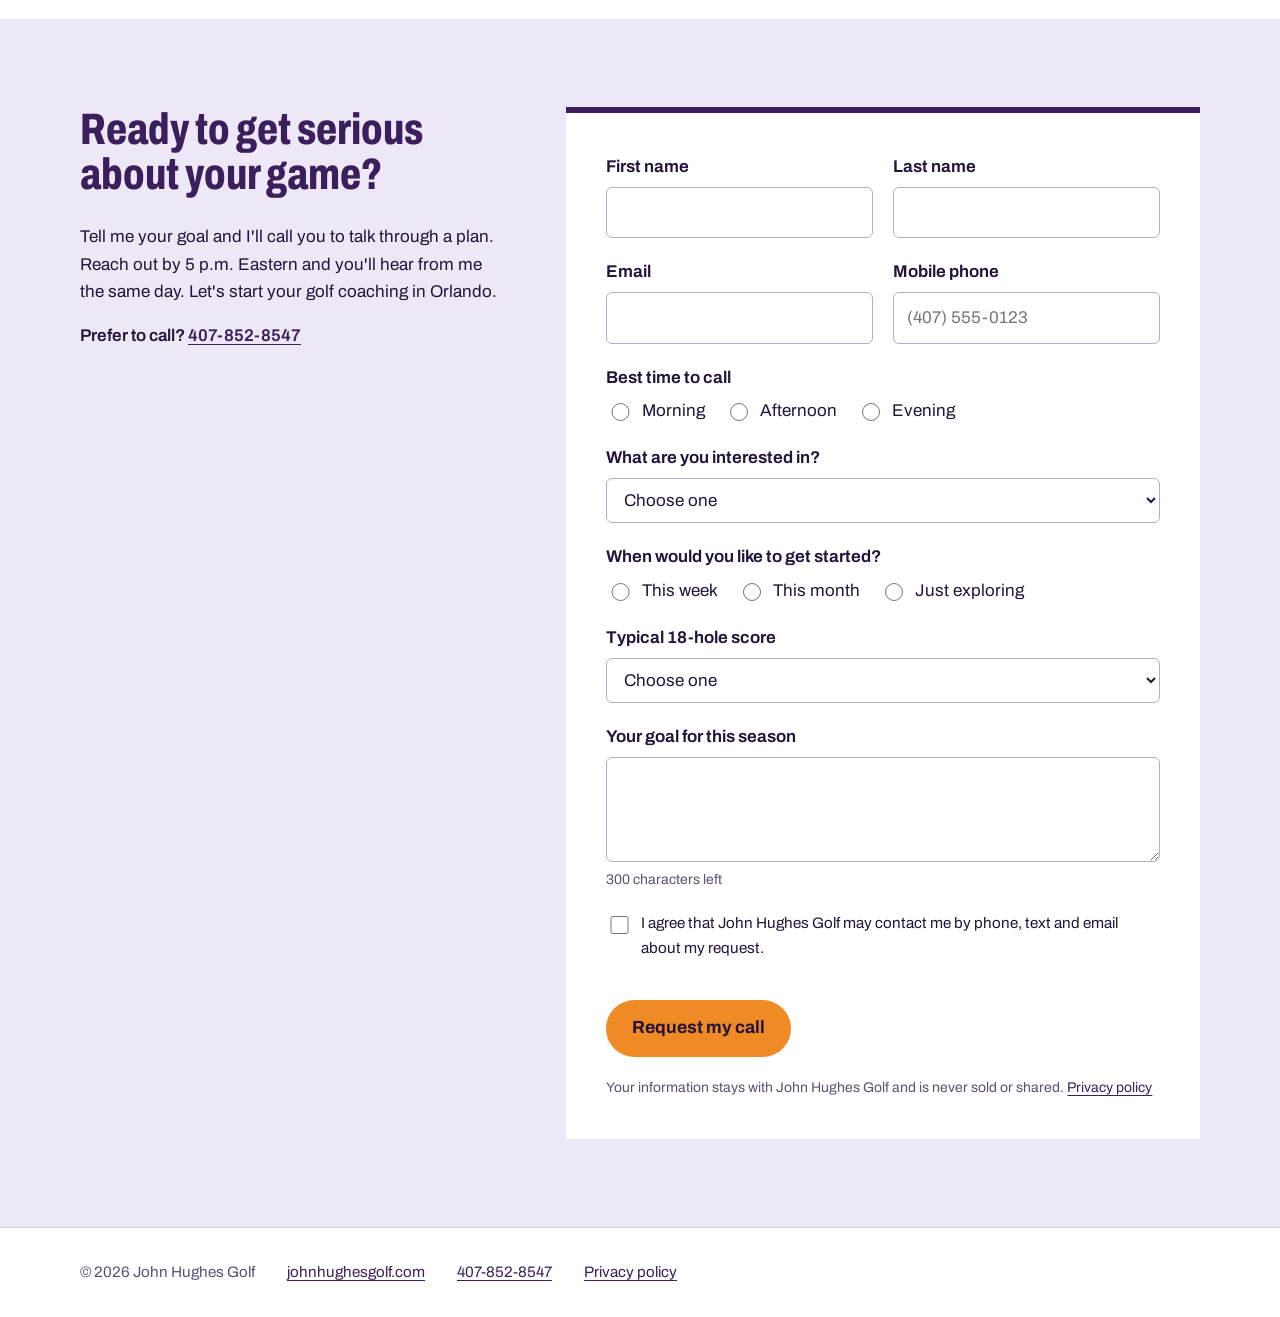
==== commit fa788082: "Update to v1.2 Apply orlandogolfcoaching.com_v1.2.zip (covering 1.1 and 1.2): the remaining form que" ====
--- a/index.html
+++ b/index.html
@@ -1,7 +1,11 @@
 <!doctype html>
 <html lang="en">
 <head>
+<!-- Google tag (gtag.js) -->
+<script async src="https://www.googletagmanager.com/gtag/js?id=G-RGXYCXNM4F"></script>
+<script src="/analytics.js"></script>
 <meta charset="utf-8">
+<meta name="build-version" content="1.2">
 <meta name="viewport" content="width=device-width, initial-scale=1, viewport-fit=cover">
 <title>Golf Coaching in Orlando: Season-Long Programs with John Hughes</title>
 <meta name="description" content="A golf coaching program built around your goals, measured by your numbers. Work with PGA Master Professional John Hughes and his PGA coaches in Orlando.">
@@ -158,6 +162,7 @@
           <dd>One golfer, one coach, with on-course coaching every day. Visiting Orlando? This is the way to get the most out of a short stay.</dd>
         </div>
       </dl>
+      <p class="prose tech-note">Every program includes virtual follow-up, so you can send swing video between sessions and get feedback and your next drills back.</p>
     </div>
   </section>
 
@@ -177,7 +182,8 @@
       <h2>Questions golfers ask</h2>
       <div class="faq">
         <details><summary>How long is a coaching program?</summary><p>It depends on your goal. Most golfers think in terms of a season. We'll set the length and schedule on our call.</p></details>
-        <details><summary>How much does it cost?</summary><p>That depends on the program and how often we meet. I'll walk you through the options on our call, so you only pay for what fits your goal.</p></details>
+        <details><summary>How much does it cost?</summary><p>Every program is customized to your unique improvement needs, so pricing is built around your goals. I'll walk you through the options on our call.</p></details>
+        <details><summary>What happens between sessions?</summary><p>Virtual follow-up is built into every John Hughes Golf coaching program. Send swing video whenever you need a check, and get feedback and your next drills back.</p></details>
         <details><summary>Where is coaching held?</summary><p>At Omni Orlando Resort at ChampionsGate.</p></details>
         <details><summary>Will I work with you or another coach?</summary><p>I'll talk with you personally first. Custom coaching programs are led by my PGA staff coaches. Coaching memberships of 10 hours or more are the way to schedule time with me.</p></details>
         <details><summary>Can I book online?</summary><p>Not directly. Every new client starts with a call with me, so we're sure it's the right fit before you invest a dollar.</p></details>
@@ -235,15 +241,15 @@
           </div>
 
           <fieldset class="field choices">
-            <legend>When would you like to get started? <span class="optional">Optional</span></legend>
-            <label><input type="radio" name="start_timing" value="This week"> This week</label>
+            <legend>When would you like to get started?</legend>
+            <label><input type="radio" name="start_timing" value="This week" required> This week</label>
             <label><input type="radio" name="start_timing" value="This month"> This month</label>
             <label><input type="radio" name="start_timing" value="Just exploring"> Just exploring</label>
           </fieldset>
 
           <div class="field">
-            <label for="score">Typical 18-hole score <span class="optional">Optional</span></label>
-            <select id="score" name="score">
+            <label for="score">Typical 18-hole score</label>
+            <select id="score" name="score" required>
               <option value="">Choose one</option>
               <option>Under 80</option>
               <option>80 to 89</option>
@@ -254,8 +260,8 @@
           </div>
 
           <div class="field">
-            <label for="goal">Your goal for this season <span class="optional">Optional</span></label>
-            <textarea id="goal" name="goal" rows="3" maxlength="300" aria-describedby="goal-count"></textarea>
+            <label for="goal">Your goal for this season</label>
+            <textarea id="goal" name="goal" rows="3" maxlength="300" required aria-describedby="goal-count"></textarea>
             <p class="hint" id="goal-count">300 characters left</p>
           </div>
 
@@ -277,7 +283,7 @@
           <input type="hidden" name="utm_term">
           <input type="hidden" name="utm_content">
 
-          <div class="cf-turnstile" data-sitekey="REPLACE_WITH_TURNSTILE_SITE_KEY" data-appearance="interaction-only"></div>
+          <div class="cf-turnstile" data-sitekey="0x4AAAAAAFif88_CpyzxCbzZ" data-action="request_call" data-appearance="interaction-only"></div>
 
           <button class="button button-submit" type="submit">Request my call</button>
           <p class="form-status" role="alert" aria-live="assertive"></p>
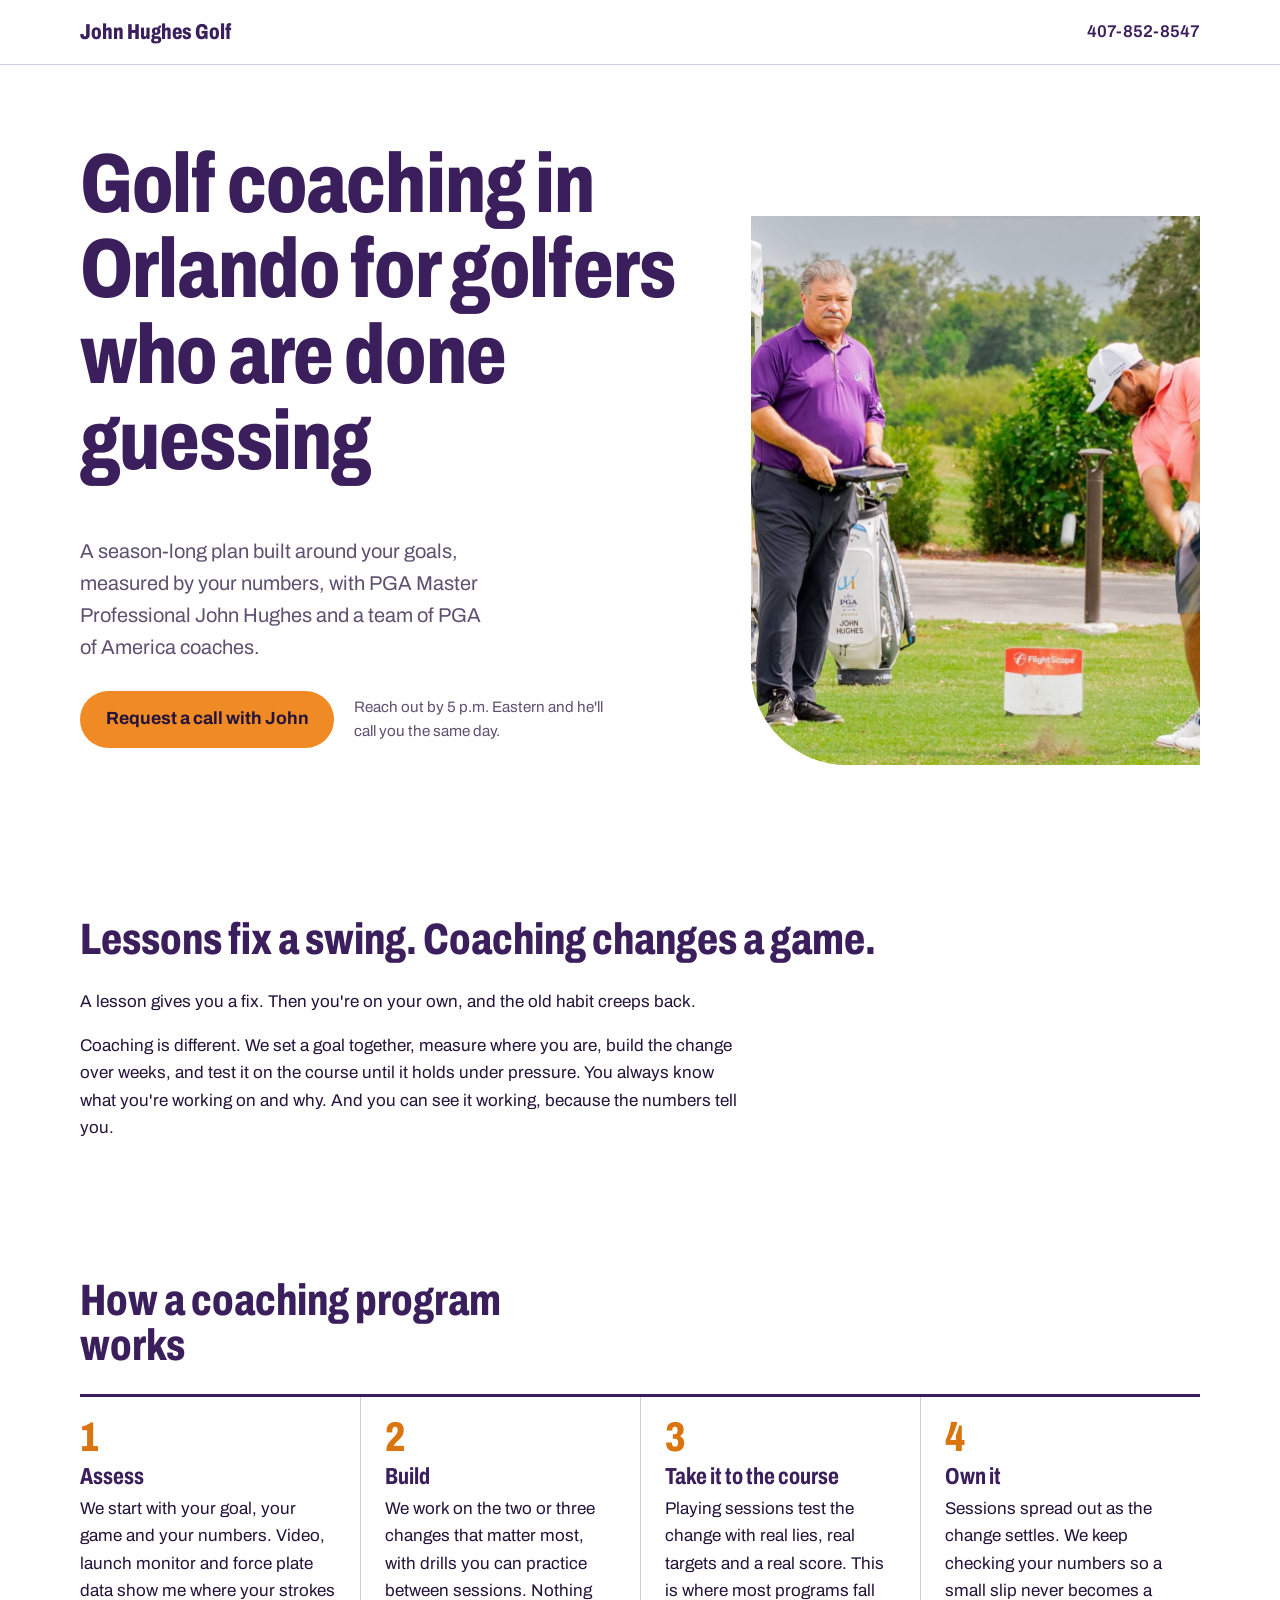
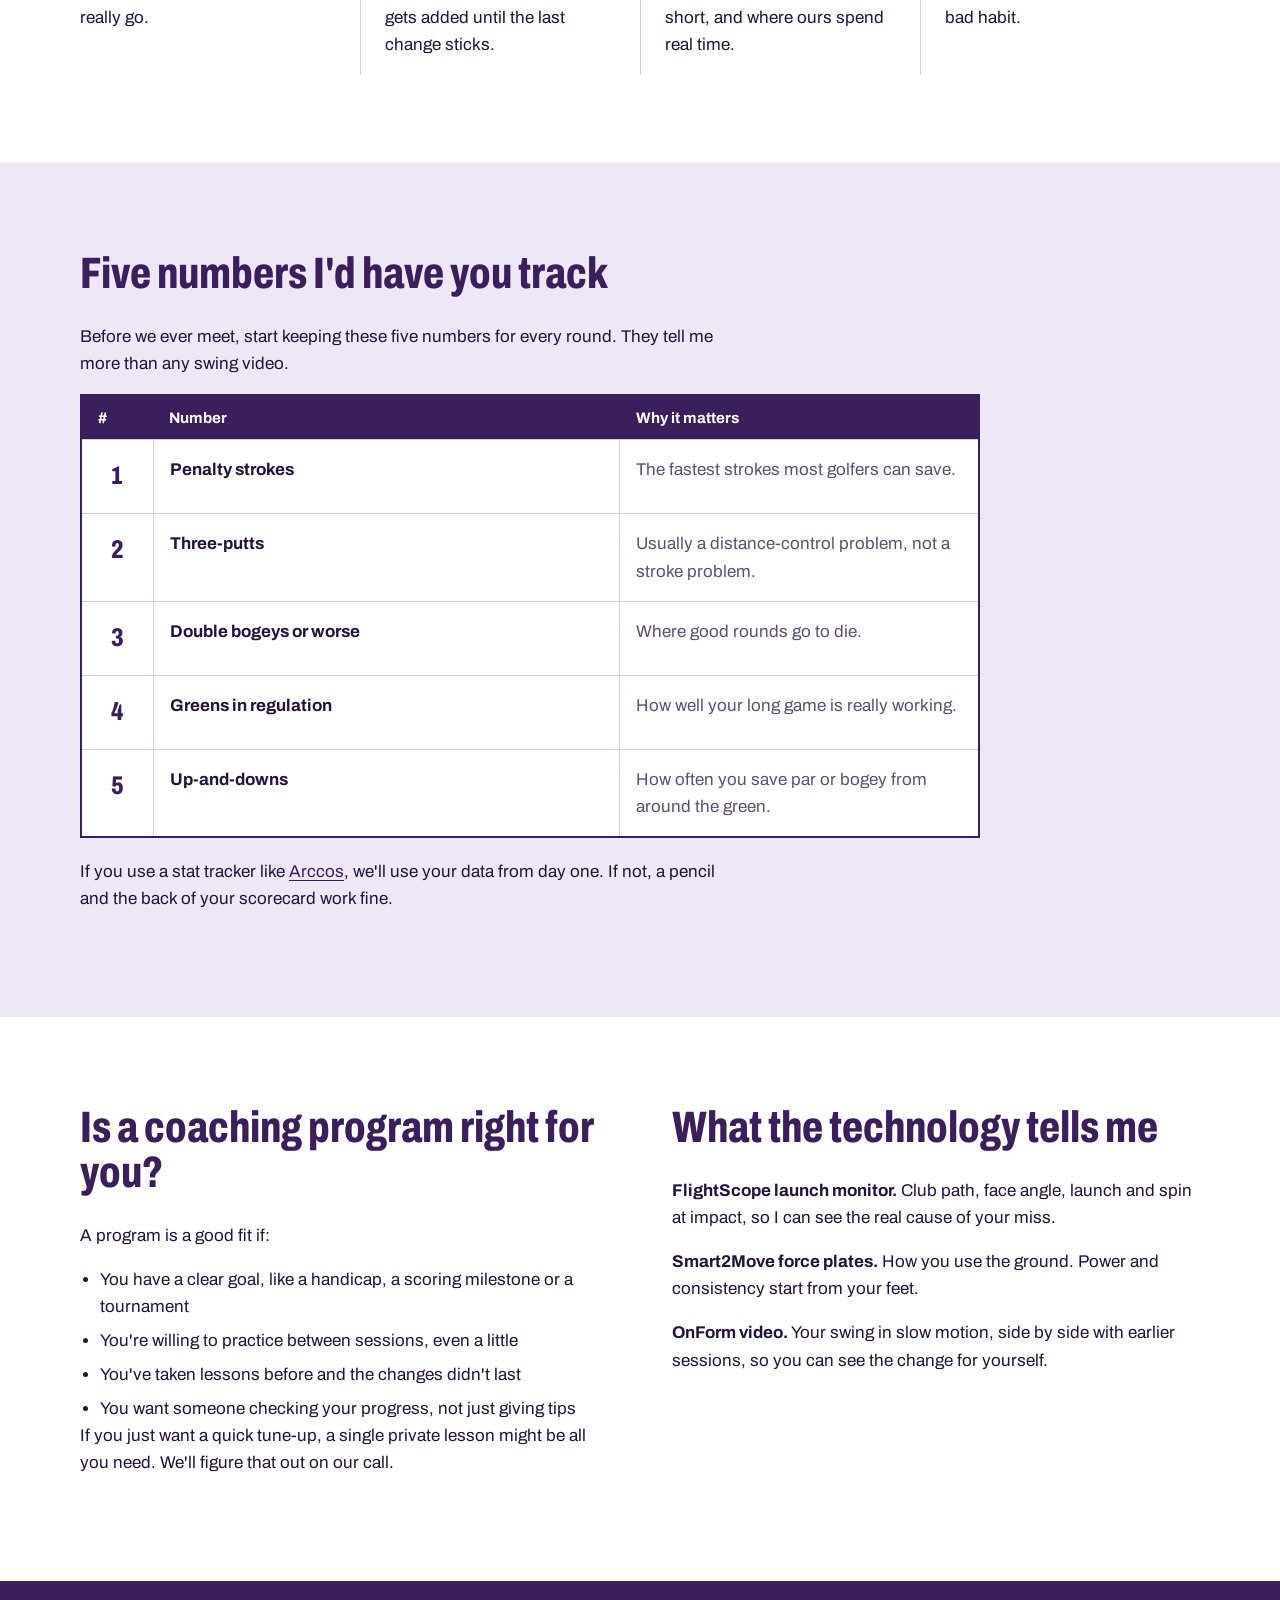
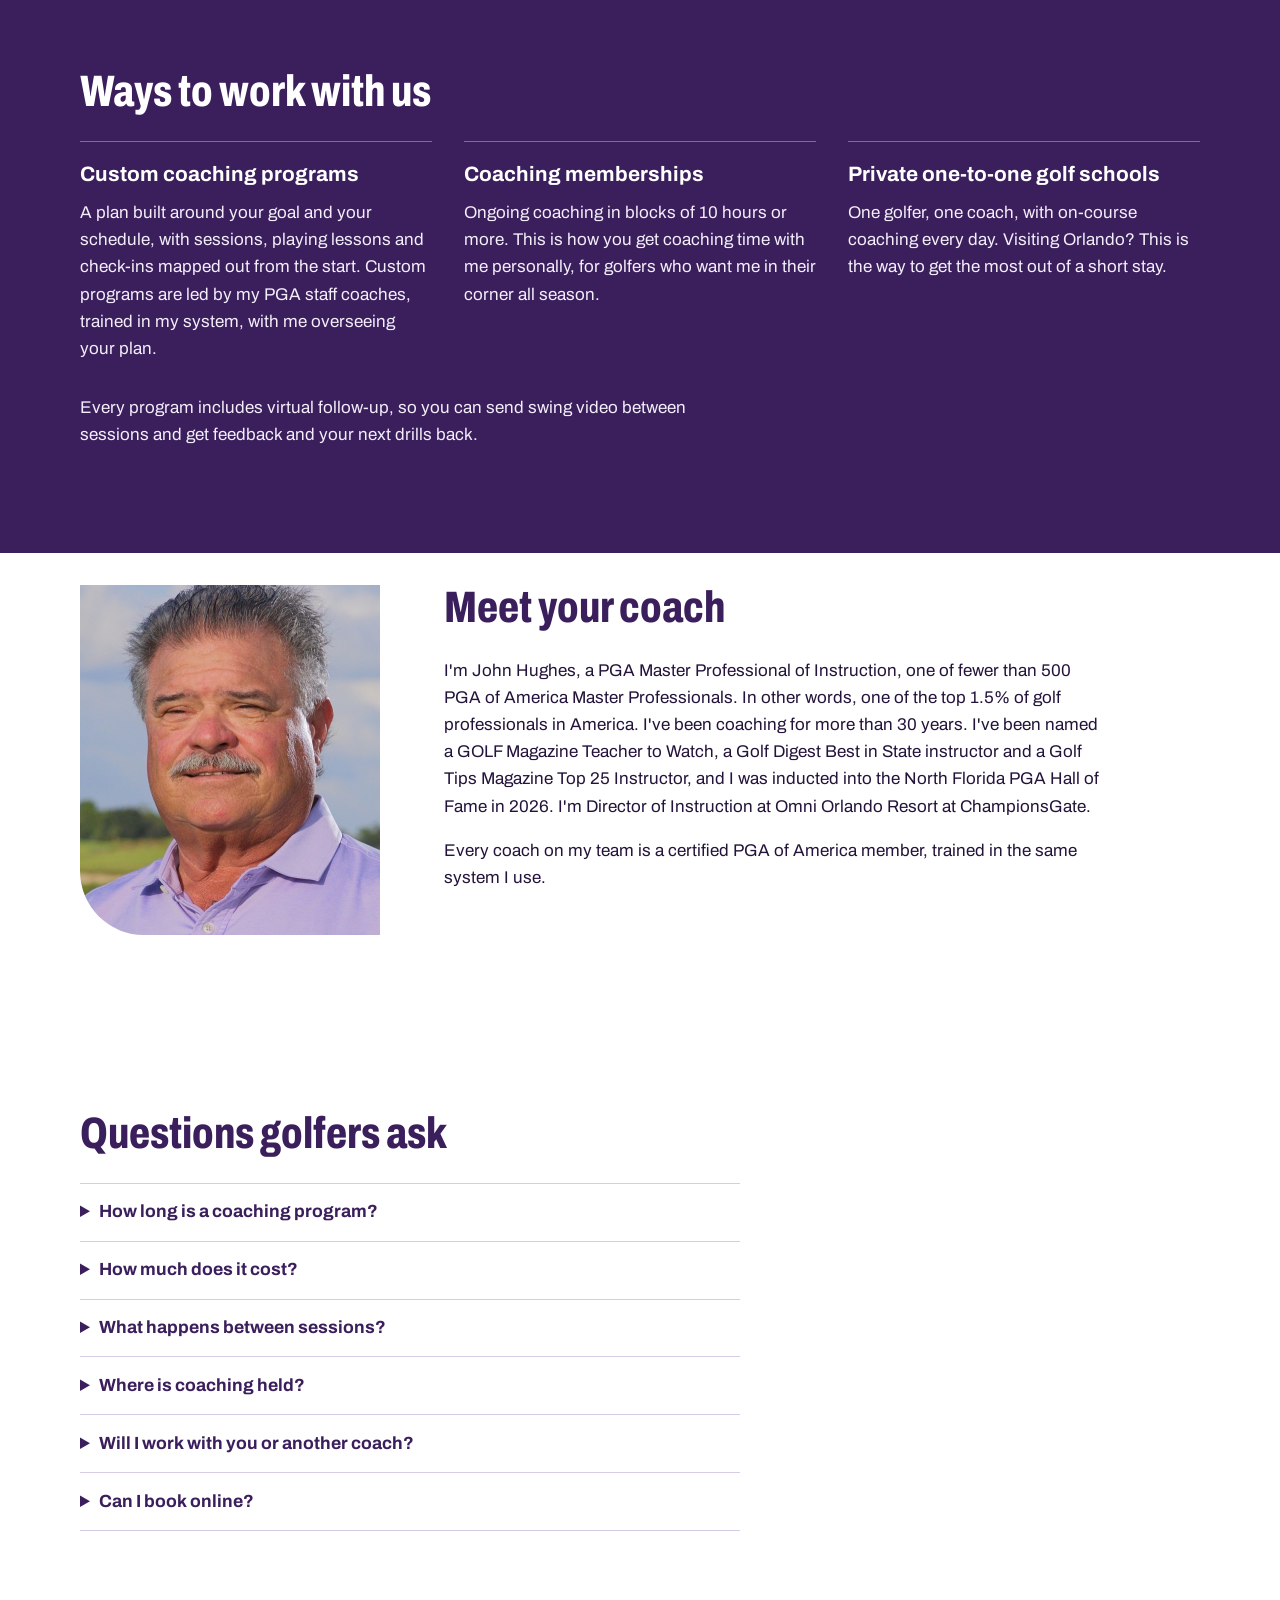
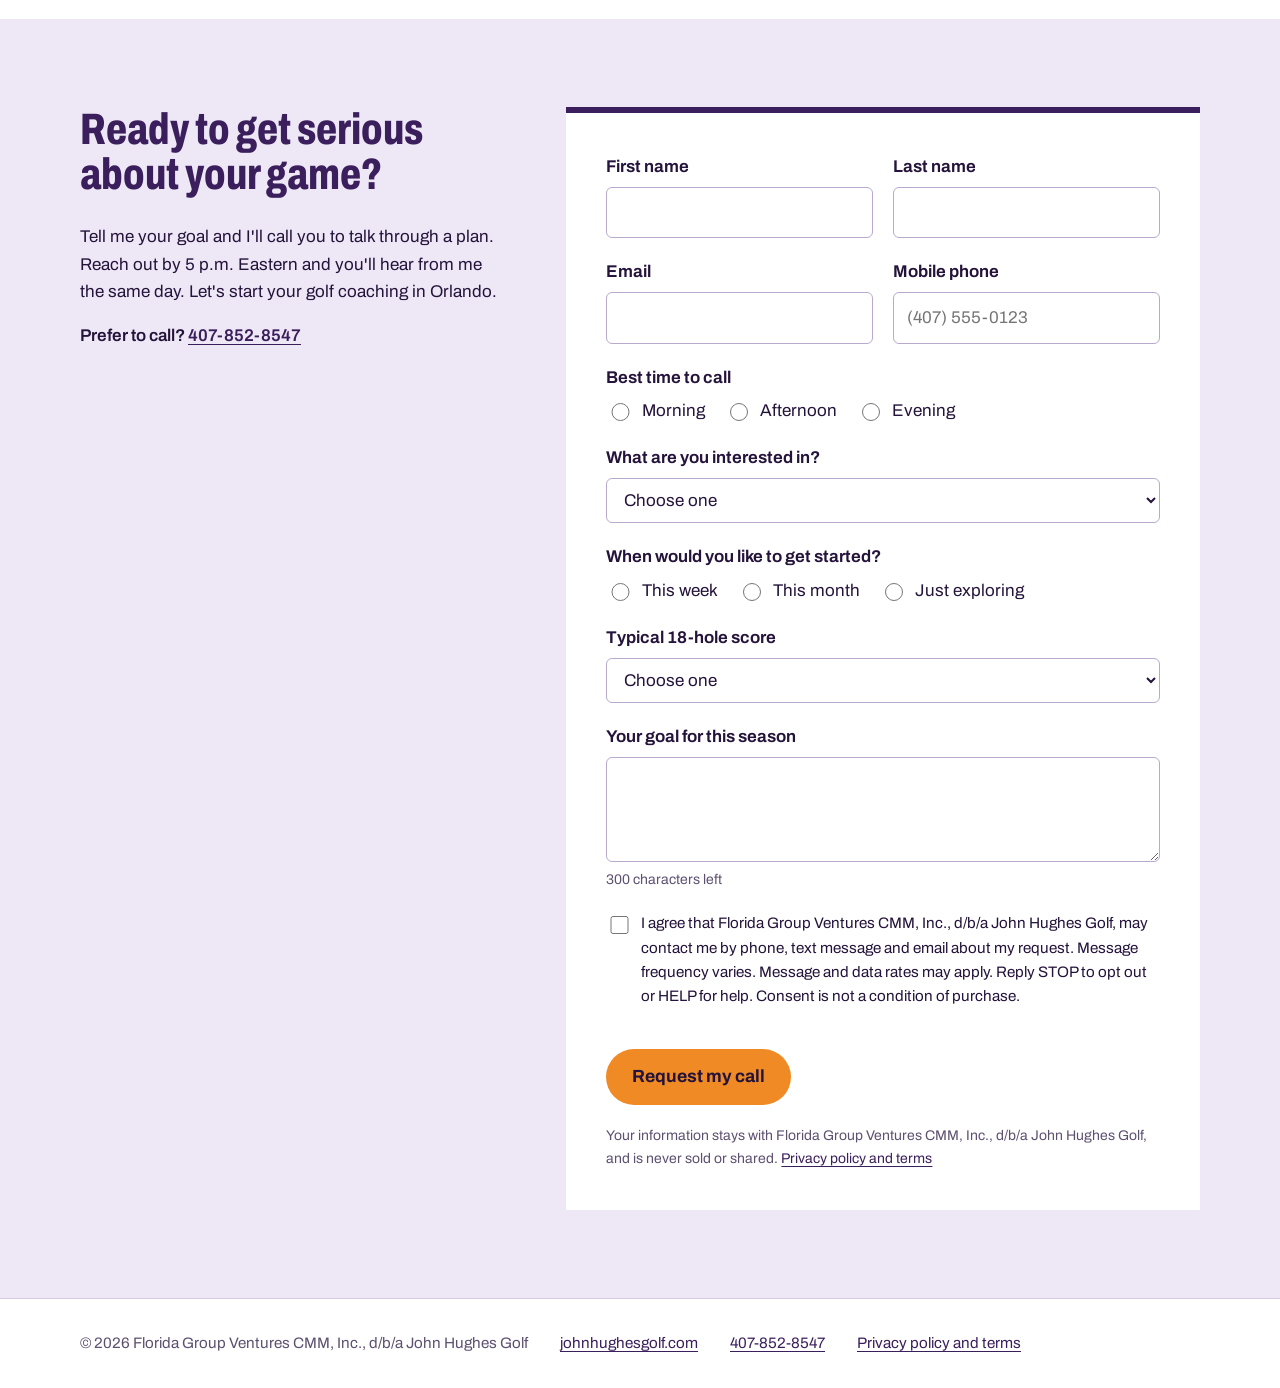
==== commit cdc5fb00: "Update to v1.4: parent company name and privacy policy links Applies the client v1.4 update: privacy" ====
--- a/index.html
+++ b/index.html
@@ -5,7 +5,7 @@
 <script async src="https://www.googletagmanager.com/gtag/js?id=G-RGXYCXNM4F"></script>
 <script src="/analytics.js"></script>
 <meta charset="utf-8">
-<meta name="build-version" content="1.2">
+<meta name="build-version" content="1.4">
 <meta name="viewport" content="width=device-width, initial-scale=1, viewport-fit=cover">
 <title>Golf Coaching in Orlando: Season-Long Programs with John Hughes</title>
 <meta name="description" content="A golf coaching program built around your goals, measured by your numbers. Work with PGA Master Professional John Hughes and his PGA coaches in Orlando.">
@@ -35,17 +35,55 @@
       "telephone": "+1-407-852-8547",
       "email": "john@johnhughesgolf.com",
       "image": "https://orlandogolfcoaching.com/images/hero.jpg",
-      "address": { "@type": "PostalAddress", "streetAddress": "8575 White Shark Blvd.", "addressLocality": "ChampionsGate", "addressRegion": "FL", "postalCode": "33896", "addressCountry": "US" },
-      "areaServed": { "@type": "City", "name": "Orlando" },
-      "sameAs": ["https://www.johnhughesgolf.com/"],
-      "founder": { "@type": "Person", "name": "John Hughes", "jobTitle": "PGA Master Professional of Instruction" }
+      "address": {
+        "@type": "PostalAddress",
+        "streetAddress": "8575 White Shark Blvd.",
+        "addressLocality": "ChampionsGate",
+        "addressRegion": "FL",
+        "postalCode": "33896",
+        "addressCountry": "US"
+      },
+      "areaServed": {
+        "@type": "City",
+        "name": "Orlando"
+      },
+      "sameAs": [
+        "https://www.johnhughesgolf.com/"
+      ],
+      "founder": {
+        "@type": "Person",
+        "name": "John Hughes",
+        "jobTitle": "PGA Master Professional of Instruction"
+      },
+      "legalName": "Florida Group Ventures CMM, Inc."
     },
     {
       "@type": "FAQPage",
       "mainEntity": [
-        { "@type": "Question", "name": "How long is a coaching program?", "acceptedAnswer": { "@type": "Answer", "text": "It depends on your goal. Most golfers think in terms of a season. The length and schedule are set on a call with John." } },
-        { "@type": "Question", "name": "Will I work with John or another coach?", "acceptedAnswer": { "@type": "Answer", "text": "John talks with every new client first. Custom coaching programs are led by his PGA staff coaches. Coaching memberships of 10 hours or more are the way to schedule time with John." } },
-        { "@type": "Question", "name": "Where is coaching held?", "acceptedAnswer": { "@type": "Answer", "text": "At Omni Orlando Resort at ChampionsGate." } }
+        {
+          "@type": "Question",
+          "name": "How long is a coaching program?",
+          "acceptedAnswer": {
+            "@type": "Answer",
+            "text": "It depends on your goal. Most golfers think in terms of a season. The length and schedule are set on a call with John."
+          }
+        },
+        {
+          "@type": "Question",
+          "name": "Will I work with John or another coach?",
+          "acceptedAnswer": {
+            "@type": "Answer",
+            "text": "John talks with every new client first. Custom coaching programs are led by his PGA staff coaches. Coaching memberships of 10 hours or more are the way to schedule time with John."
+          }
+        },
+        {
+          "@type": "Question",
+          "name": "Where is coaching held?",
+          "acceptedAnswer": {
+            "@type": "Answer",
+            "text": "At Omni Orlando Resort at ChampionsGate."
+          }
+        }
       ]
     }
   ]
@@ -266,7 +304,7 @@
           </div>
 
           <div class="field consent">
-            <label><input type="checkbox" name="consent" value="yes" required> I agree that John Hughes Golf may contact me by phone, text and email about my request.</label>
+            <label><input type="checkbox" name="consent" value="yes" required> I agree that Florida Group Ventures CMM, Inc., d/b/a John Hughes Golf, may contact me by phone, text message and email about my request. Message frequency varies. Message and data rates may apply. Reply STOP to opt out or HELP for help. Consent is not a condition of purchase.</label>
           </div>
 
           <div class="hp" aria-hidden="true">
@@ -287,7 +325,7 @@
 
           <button class="button button-submit" type="submit">Request my call</button>
           <p class="form-status" role="alert" aria-live="assertive"></p>
-          <p class="hint">Your information stays with John Hughes Golf and is never sold or shared. <a href="/privacy.html">Privacy policy</a></p>
+          <p class="hint">Your information stays with Florida Group Ventures CMM, Inc., d/b/a John Hughes Golf, and is never sold or shared. <a href="https://www.johnhughesgolf.com/john-hughes-golf-privacy-policy-and-terms-of-service/">Privacy policy and terms</a></p>
         </form>
 
         <div class="thanks" id="thanks" hidden tabindex="-1">
@@ -303,10 +341,10 @@
 
 <footer class="footer">
   <div class="wrap footer-inner">
-    <p>&copy; 2026 John Hughes Golf</p>
+    <p>&copy; 2026 Florida Group Ventures CMM, Inc., d/b/a John Hughes Golf</p>
     <p><a href="https://www.johnhughesgolf.com/">johnhughesgolf.com</a></p>
     <p><a href="tel:+14078528547">407-852-8547</a></p>
-    <p><a href="/privacy.html">Privacy policy</a></p>
+    <p><a href="https://www.johnhughesgolf.com/john-hughes-golf-privacy-policy-and-terms-of-service/">Privacy policy and terms</a></p>
   </div>
 </footer>
 </body>
